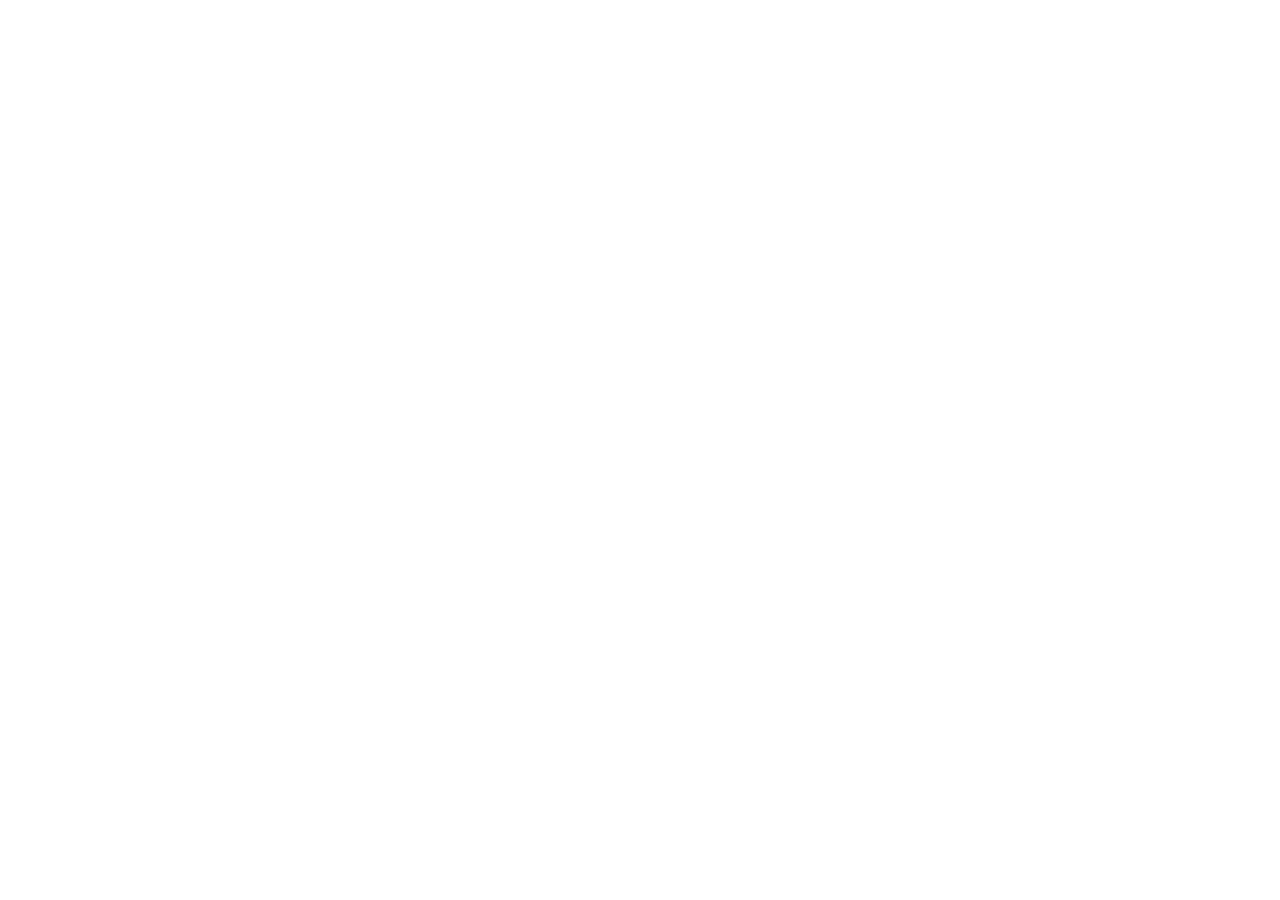
==== ai-triage.html @ 084e9939 "refactor(brand): hero 改「周全｜民眾版」+ 工具卡去 Pro 系列名 - hero 對齊 5/3 拍板：「給所有台灣人免費使用的法律工具」 - 5 工具卡 Pro 系列名清光：I" ====
<!DOCTYPE html>
<html lang="zh-TW">
<head>
<script defer src="https://static.cloudflareinsights.com/beacon.min.js" data-cf-beacon='{"token":"__CF_TOKEN_PEOPLE__"}'></script>
<script src="js/ga.js" defer></script>
<meta charset="UTF-8">
<link rel="icon" type="image/svg+xml" href="/favicon.svg">
<meta name="viewport" content="width=device-width, initial-scale=1.0">
<title>已搬遷 — 周全 AI</title>
<meta name="description" content="AI 初判已搬遷至周全 AI（ai.choulegal.com）。本頁將自動跳轉。">
<meta name="robots" content="noindex, nofollow">
<meta http-equiv="refresh" content="0; url=https://ai.choulegal.com/">
<link rel="canonical" href="https://ai.choulegal.com/">
<meta property="og:title" content="AI 初判 — 周全">
<meta property="og:description" content="說一次你的狀況，AI 幫你找方向。不含刑事。">
<meta property="og:type" content="website">
<meta property="og:locale" content="zh_TW">
<link rel="preconnect" href="https://fonts.googleapis.com" crossorigin>
<link rel="preconnect" href="https://fonts.gstatic.com" crossorigin>
<link href="https://fonts.googleapis.com/css2?family=Noto+Serif+TC:wght@300;400;500;600&family=Noto+Sans+TC:wght@300;400;500&family=JetBrains+Mono:wght@400;500&display=swap" rel="stylesheet">
<style>
  *,*::before,*::after { box-sizing: border-box; margin: 0; padding: 0; }
  html { scroll-behavior: smooth; }
  body {
    background: #06070B;
    color: rgba(255,255,255,0.92);
    font-family: 'Noto Sans TC', system-ui, sans-serif;
    font-size: 15px;
    line-height: 1.7;
    min-height: 100vh;
    -webkit-font-smoothing: antialiased;
    -moz-osx-font-smoothing: grayscale;
    text-rendering: optimizeLegibility;
    overflow-x: hidden;
  }
  *:focus-visible { outline: 2px solid rgba(255,255,255,0.5); outline-offset: 3px; border-radius: 4px; }
  a { color: inherit; text-decoration: none; }
  button { font: inherit; cursor: pointer; }

  /* ── Background mesh ── */
  .bg-mesh { position: fixed; inset: 0; z-index: -1; pointer-events: none; overflow: hidden; }
  .blob { position: absolute; border-radius: 50%; filter: blur(120px); opacity: 0.5; will-change: transform; }
  .blob-1 { top: -25vh; left: -10vw; width: 70vw; height: 70vw;
    background: radial-gradient(circle, rgba(251,146,60,0.5), rgba(251,146,60,0) 60%);
    animation: drift1 28s ease-in-out infinite; }
  .blob-2 { top: 30vh; right: -15vw; width: 65vw; height: 65vw;
    background: radial-gradient(circle, rgba(244,114,182,0.4), rgba(244,114,182,0) 60%);
    animation: drift2 32s ease-in-out infinite; }
  .blob-3 { bottom: -20vh; left: 25vw; width: 55vw; height: 55vw;
    background: radial-gradient(circle, rgba(217,119,6,0.45), rgba(217,119,6,0) 60%);
    animation: drift3 36s ease-in-out infinite; }
  @keyframes drift1 {0%,100%{transform:translate(0,0) scale(1)}50%{transform:translate(80px,-40px) scale(1.1)}}
  @keyframes drift2 {0%,100%{transform:translate(0,0) scale(1)}50%{transform:translate(-60px,60px) scale(1.05)}}
  @keyframes drift3 {0%,100%{transform:translate(0,0) scale(1)}50%{transform:translate(40px,-50px) scale(0.95)}}
  .bg-grid { position: fixed; inset: 0; z-index: -1; pointer-events: none;
    background-image: linear-gradient(rgba(255,255,255,0.06) 1px, transparent 1px),
      linear-gradient(90deg, rgba(255,255,255,0.06) 1px, transparent 1px);
    background-size: 80px 80px; opacity: 0.3;
    mask-image: radial-gradient(ellipse at center, rgba(0,0,0,0.85), transparent 80%);
    -webkit-mask-image: radial-gradient(ellipse at center, rgba(0,0,0,0.85), transparent 80%); }

  .container { max-width: 880px; margin: 0 auto; padding: 0 24px; }

  /* ── Nav ── */
  .nav { padding: 26px 0; display: flex; align-items: center; justify-content: space-between; }
  .nav-logo { font-family: 'Noto Serif TC', serif; font-size: 17px; font-weight: 500; letter-spacing: 0.04em; }
  .nav-logo span { margin-left: 10px; font-family: 'JetBrains Mono', monospace; font-size: 10px; letter-spacing: 0.26em; color: #fde68a; text-transform: uppercase; }
  .nav-back { font-family: 'JetBrains Mono', monospace; font-size: 11px; letter-spacing: 0.16em; color: rgba(255,255,255,0.5); text-transform: uppercase; }
  .nav-back:hover { color: rgba(255,255,255,0.92); }

  /* ── Hero ── */
  .hero { padding: 56px 0 32px; }
  .eyebrow {
    display: inline-flex; align-items: center; gap: 10px;
    padding: 6px 14px;
    border: 1px solid rgba(253,230,138,0.3);
    background: rgba(253,230,138,0.06);
    border-radius: 999px;
    font-family: 'JetBrains Mono', monospace;
    font-size: 10.5px; letter-spacing: 0.22em;
    color: #fde68a; text-transform: uppercase;
    margin-bottom: 24px;
  }
  .eyebrow::before { content: ''; width: 6px; height: 6px; border-radius: 50%; background: #fde68a; animation: pulse 2.4s ease-in-out infinite; }
  @keyframes pulse {0%,100%{opacity:0.4}50%{opacity:1}}
  .h1 { font-family: 'Noto Serif TC', serif; font-weight: 400; font-size: clamp(36px, 5.5vw, 64px); line-height: 1.1; letter-spacing: -0.01em; margin-bottom: 16px; }
  .h1 em { font-style: italic; font-weight: 300; background: linear-gradient(110deg, #fde68a, #fb923c, #f9a8d4); -webkit-background-clip: text; background-clip: text; color: transparent; }
  .lead { font-size: clamp(15px, 1.4vw, 17px); color: rgba(255,255,255,0.65); line-height: 1.85; max-width: 620px; }

  /* ── Disclaimer banner (上方紅框) ── */
  .disclaimer {
    margin: 28px 0 36px;
    padding: 18px 22px;
    border: 1px solid rgba(248,113,113,0.35);
    background: rgba(248,113,113,0.06);
    border-radius: 14px;
    display: flex; gap: 14px; align-items: flex-start;
  }
  .disclaimer-icon { font-size: 18px; line-height: 1.4; flex-shrink: 0; }
  .disclaimer-body { font-size: 13.5px; color: rgba(255,255,255,0.85); line-height: 1.75; }
  .disclaimer-body strong { color: #fca5a5; font-weight: 500; }

  /* ── Form section ── */
  .card {
    padding: 32px 30px;
    border: 1px solid rgba(255,255,255,0.1);
    background: rgba(255,255,255,0.025);
    backdrop-filter: blur(8px);
    border-radius: 18px;
    margin-bottom: 24px;
  }
  .label {
    font-family: 'JetBrains Mono', monospace;
    font-size: 11px; letter-spacing: 0.22em;
    color: rgba(255,255,255,0.5); text-transform: uppercase;
    margin-bottom: 14px; display: block;
  }
  .label-hint { font-family: 'Noto Sans TC', sans-serif; font-size: 12.5px; color: rgba(255,255,255,0.45); letter-spacing: 0; text-transform: none; margin-left: 10px; }

  /* ── Domain chips ── */
  .chips { display: flex; flex-wrap: wrap; gap: 8px; margin-bottom: 28px; }
  .chip {
    padding: 8px 16px;
    border: 1px solid rgba(255,255,255,0.15);
    background: rgba(255,255,255,0.02);
    border-radius: 999px;
    font-size: 13px;
    color: rgba(255,255,255,0.75);
    transition: all 0.2s;
    user-select: none;
  }
  .chip:hover { border-color: rgba(255,255,255,0.3); color: rgba(255,255,255,0.95); }
  .chip.is-active {
    border-color: #fde68a;
    background: rgba(253,230,138,0.12);
    color: #fef3c7;
  }
  .chip-disabled {
    opacity: 0.35;
    cursor: not-allowed;
    text-decoration: line-through;
  }
  .chip-disabled:hover { border-color: rgba(255,255,255,0.15); color: rgba(255,255,255,0.5); }

  /* ── Textarea ── */
  textarea.input {
    width: 100%;
    min-height: 200px;
    padding: 18px 20px;
    border: 1px solid rgba(255,255,255,0.12);
    background: rgba(0,0,0,0.25);
    border-radius: 12px;
    color: rgba(255,255,255,0.95);
    font-family: 'Noto Sans TC', sans-serif;
    font-size: 15px;
    line-height: 1.8;
    resize: vertical;
    transition: border-color 0.2s, background 0.2s;
  }
  textarea.input:focus {
    outline: none;
    border-color: rgba(253,230,138,0.5);
    background: rgba(0,0,0,0.35);
  }
  textarea.input::placeholder { color: rgba(255,255,255,0.32); }

  .helpers {
    margin-top: 10px;
    display: flex; justify-content: space-between; flex-wrap: wrap; gap: 10px;
    font-family: 'JetBrains Mono', monospace;
    font-size: 10.5px; letter-spacing: 0.16em;
    color: rgba(255,255,255,0.4); text-transform: uppercase;
  }

  /* ── Submit button ── */
  .submit-row { margin-top: 28px; display: flex; justify-content: space-between; align-items: center; flex-wrap: wrap; gap: 16px; }
  .btn-primary {
    display: inline-flex; align-items: center; gap: 10px;
    background: rgba(255,255,255,0.96);
    color: #06070B;
    font-weight: 500;
    font-size: 14px;
    padding: 13px 26px;
    border: none;
    border-radius: 999px;
    transition: transform 0.3s, background 0.2s;
  }
  .btn-primary:hover:not(:disabled) { background: #fde68a; transform: translateY(-2px); }
  .btn-primary:disabled { opacity: 0.45; cursor: not-allowed; }
  .submit-note { font-size: 12.5px; color: rgba(255,255,255,0.5); }

  /* ── Results ── */
  .results { margin-top: 40px; display: none; }
  .results.is-visible { display: block; }

  .result-status {
    margin-bottom: 24px;
    padding: 18px 22px;
    border-radius: 14px;
    border: 1px solid rgba(56,189,248,0.3);
    background: rgba(56,189,248,0.06);
    font-size: 13.5px;
    color: rgba(255,255,255,0.85);
    line-height: 1.75;
  }
  .result-status strong { color: #7dd3fc; font-weight: 500; }

  /* ── Section blocks ── */
  .block {
    margin-bottom: 18px;
    border: 1px solid rgba(255,255,255,0.1);
    background: rgba(255,255,255,0.02);
    border-radius: 14px;
    overflow: hidden;
  }
  .block-head {
    width: 100%;
    padding: 18px 22px;
    display: flex; justify-content: space-between; align-items: center;
    background: transparent;
    border: none;
    color: inherit;
    text-align: left;
  }
  .block-head:hover { background: rgba(255,255,255,0.025); }
  .block-title {
    font-family: 'Noto Serif TC', serif;
    font-weight: 500;
    font-size: 17px;
    color: rgba(255,255,255,0.95);
    display: flex; align-items: center; gap: 10px;
  }
  .block-title-icon { font-size: 18px; }
  .block-tag {
    font-family: 'JetBrains Mono', monospace;
    font-size: 9.5px; letter-spacing: 0.22em;
    padding: 3px 9px;
    border-radius: 999px;
    text-transform: uppercase;
    margin-left: 8px;
  }
  .tag-ai { background: rgba(167,139,250,0.15); color: #c4b5fd; border: 1px solid rgba(167,139,250,0.3); }
  .tag-source { background: rgba(52,211,153,0.12); color: #6ee7b7; border: 1px solid rgba(52,211,153,0.3); }
  .tag-compute { background: rgba(125,211,252,0.13); color: #7dd3fc; border: 1px solid rgba(125,211,252,0.35); }
  .tag-priority { background: rgba(248,113,113,0.15); color: #fca5a5; border: 1px solid rgba(248,113,113,0.35); }

  .chevron { color: rgba(255,255,255,0.4); transition: transform 0.3s; font-size: 14px; }
  .block.is-open .chevron { transform: rotate(180deg); }
  .block-body {
    padding: 0 22px 20px;
    display: none;
    color: rgba(255,255,255,0.78);
    line-height: 1.85;
    font-size: 14px;
  }
  .block.is-open .block-body { display: block; }
  .block-body p + p { margin-top: 10px; }
  .block-body ul { padding-left: 20px; margin: 8px 0; }
  .block-body li { margin-bottom: 6px; }
  .block-body .placeholder {
    color: rgba(255,255,255,0.4);
    font-style: italic;
    padding: 12px 16px;
    border-left: 2px solid rgba(255,255,255,0.15);
    background: rgba(255,255,255,0.02);
    border-radius: 0 8px 8px 0;
  }

  /* Force-open important sections */
  .block.priority-open { border-color: rgba(248,113,113,0.35); background: rgba(248,113,113,0.04); }

  /* ── Footer note ── */
  .foot {
    margin: 60px 0 50px;
    padding: 24px 0;
    border-top: 1px solid rgba(255,255,255,0.06);
    font-size: 12.5px;
    color: rgba(255,255,255,0.45);
    line-height: 1.85;
  }
  .foot strong { color: rgba(255,255,255,0.7); font-weight: 500; }

  @media (prefers-reduced-motion: reduce) {
    .blob { animation: none !important; }
  }

  /* AI-2 thumbs feedback */
  .feedback {
    margin-top: 32px;
    padding: 22px 26px;
    background: rgba(15, 23, 32, 0.55);
    border: 1px solid rgba(253, 230, 138, 0.18);
    border-radius: 14px;
    color: rgba(255,255,255,0.82);
  }
  .feedback-prompt {
    font-size: 16px;
    font-weight: 500;
    margin-bottom: 14px;
    color: rgba(253, 230, 138, 0.92);
    letter-spacing: 0.02em;
  }
  .feedback-actions { display: flex; gap: 12px; flex-wrap: wrap; }
  .feedback-btn {
    appearance: none;
    background: transparent;
    border: 1px solid rgba(255,255,255,0.18);
    color: rgba(255,255,255,0.85);
    padding: 10px 18px;
    border-radius: 10px;
    cursor: pointer;
    font: inherit;
    transition: background 120ms, border-color 120ms;
  }
  .feedback-btn:hover { background: rgba(255,255,255,0.06); }
  .feedback-btn.is-selected {
    background: rgba(253, 230, 138, 0.12);
    border-color: rgba(253, 230, 138, 0.55);
    color: rgba(253, 230, 138, 0.95);
  }
  .feedback-detail { margin-top: 16px; display: flex; flex-direction: column; gap: 10px; }
  .feedback-label { font-size: 13px; color: rgba(255,255,255,0.55); }
  .feedback-select, .feedback-comment {
    width: 100%; box-sizing: border-box;
    background: rgba(0,0,0,0.35);
    border: 1px solid rgba(255,255,255,0.14);
    color: rgba(255,255,255,0.92);
    padding: 10px 12px; border-radius: 8px; font: inherit;
  }
  .feedback-comment { min-height: 80px; resize: vertical; }
  .feedback-submit {
    align-self: flex-start;
    appearance: none;
    background: rgba(253, 230, 138, 0.18);
    border: 1px solid rgba(253, 230, 138, 0.55);
    color: rgba(253, 230, 138, 0.95);
    padding: 10px 22px; border-radius: 10px; cursor: pointer; font: inherit;
  }
  .feedback-submit:hover { background: rgba(253, 230, 138, 0.28); }
  .feedback-thanks {
    margin-top: 8px;
    color: rgba(253, 230, 138, 0.92);
    font-size: 14px;
  }
</style>
</head>
<body>

<div class="bg-mesh" aria-hidden="true">
  <div class="blob blob-1"></div>
  <div class="blob blob-2"></div>
  <div class="blob blob-3"></div>
</div>
<div class="bg-grid" aria-hidden="true"></div>

<div class="container">

  <header class="nav">
    <a href="/" class="nav-logo">周全</a>
    <a href="/" class="nav-back">← 回首頁</a>
  </header>

  <section class="hero">
    <div class="eyebrow">AI 初判 · BETA</div>
    <h1 class="h1">說一次你遇到的事，<em>我們幫你找方向。</em></h1>
    <p class="lead">
      把狀況用自己的話寫下來。AI 會去翻相關法條和法院判決，
      告訴你大概站在哪一邊、要保留什麼證據、有哪些時效不能錯過、可以找誰幫忙。
    </p>
  </section>

  <div class="disclaimer">
    <div class="disclaimer-icon">⚠️</div>
    <div class="disclaimer-body">
      <strong>這是 AI 初判，不是法律意見。</strong>
      AI 給你的是「方向」，不是「答案」。我們不會幫你下「對方一定犯罪」這種結論——
      正式的案件判讀，請找律師。也<strong>不處理刑事案件</strong>（誰可能犯罪、是否成立詐欺/傷害等），
      牽涉刑事請直接諮詢律師或撥打 165、110。
    </div>
  </div>

  <section class="card">
    <label class="label">Step 01 · 選擇案件領域 <span class="label-hint">可複選；不確定就直接寫，AI 會自己判斷</span></label>
    <div class="chips" id="chips" role="group" aria-label="案件領域">
      <button class="chip" data-domain="civil" type="button">民事糾紛</button>
      <button class="chip" data-domain="labor" type="button">勞動／勞基法</button>
      <button class="chip" data-domain="consumer" type="button">消費者保護</button>
      <button class="chip" data-domain="admin" type="button">行政／公務</button>
      <button class="chip" data-domain="tax" type="button">稅務</button>
      <button class="chip" data-domain="family" type="button">家事繼承</button>
      <button class="chip" data-domain="traffic" type="button">車禍交通</button>
      <button class="chip" data-domain="medical" type="button">醫療糾紛</button>
      <button class="chip chip-disabled" type="button" disabled aria-disabled="true" title="刑事不在 AI 初判範圍">刑事案件（不支援）</button>
    </div>

    <label class="label" for="story">Step 02 · 描述你的狀況 <span class="label-hint">越具體越好；時間、地點、人、發生什麼事、現在卡在哪</span></label>
    <textarea
      id="story"
      class="input"
      placeholder="例：我去年 11 月在 OO 公司上班，今年 3 月被資遣，公司只給我 2 個月薪水當資遣費，沒給特休沒休完的工資。我做了 3 年又 4 個月，平均工資 5 萬。請問這樣對嗎？我可以怎麼處理？"
      maxlength="3000"
    ></textarea>
    <div class="helpers">
      <span id="charCount">0 / 3000</span>
      <span>不會儲存・不會外傳・送出後即時銷毀</span>
    </div>

    <div class="submit-row">
      <button id="submitBtn" class="btn-primary" type="button" disabled>
        送出給 AI 初判 <span aria-hidden="true">→</span>
      </button>
      <span class="submit-note" id="submitNote">至少寫 30 字才能送出</span>
    </div>
  </section>

  <section class="results" id="results" aria-live="polite">

    <div class="result-status" id="resultStatus" hidden></div>

    <div class="block priority-open is-open" id="block-limitations">
      <button class="block-head" type="button" aria-expanded="true">
        <span class="block-title">
          <span class="block-title-icon">📌</span>
          關鍵時效警告
          <span class="block-tag tag-priority">最優先</span>
        </span>
        <span class="chevron">▾</span>
      </button>
      <div class="block-body" data-slot="body">
        <p class="placeholder">AI 會列出本案最可能涉及的時效，按剩下天數排序。</p>
      </div>
    </div>

    <div class="block compute-open is-open" id="block-computations" hidden>
      <button class="block-head" type="button" aria-expanded="true">
        <span class="block-title">
          <span class="block-title-icon">🧮</span>
          算到位的數字
          <span class="block-tag tag-compute">引擎計算 ‧ 非 AI 估算</span>
        </span>
        <span class="chevron">▾</span>
      </button>
      <div class="block-body" data-slot="body">
        <p class="placeholder">本案沒有可被計算引擎處理的具體數字。</p>
      </div>
    </div>

    <div class="block is-open" id="block-summary">
      <button class="block-head" type="button" aria-expanded="true">
        <span class="block-title">
          <span class="block-title-icon">🪞</span>
          你的狀況白話總結
          <span class="block-tag tag-ai">AI 初判</span>
        </span>
        <span class="chevron">▾</span>
      </button>
      <div class="block-body" data-slot="body">
        <p class="placeholder">AI 用自己的話把你寫的內容覆述一次。</p>
      </div>
    </div>

    <div class="block is-open" id="block-side">
      <button class="block-head" type="button" aria-expanded="true">
        <span class="block-title">
          <span class="block-title-icon">⚖️</span>
          你大概站在哪邊
          <span class="block-tag tag-ai">AI 初判</span>
        </span>
        <span class="chevron">▾</span>
      </button>
      <div class="block-body" data-slot="body">
        <p class="placeholder">不下定性、不講罪名，只給方向。</p>
      </div>
    </div>

    <div class="block" id="block-actions">
      <button class="block-head" type="button" aria-expanded="false">
        <span class="block-title">
          <span class="block-title-icon">🛠️</span>
          你可以做什麼
          <span class="block-tag tag-ai">AI 初判</span>
        </span>
        <span class="chevron">▾</span>
      </button>
      <div class="block-body" data-slot="body">
        <p class="placeholder">步驟化建議。</p>
      </div>
    </div>

    <div class="block" id="block-evidence">
      <button class="block-head" type="button" aria-expanded="false">
        <span class="block-title">
          <span class="block-title-icon">📂</span>
          你要保留什麼證據
          <span class="block-tag tag-ai">AI 初判</span>
        </span>
        <span class="chevron">▾</span>
      </button>
      <div class="block-body" data-slot="body">
        <p class="placeholder">checklist 形式。</p>
      </div>
    </div>

    <div class="block" id="block-agencies">
      <button class="block-head" type="button" aria-expanded="false">
        <span class="block-title">
          <span class="block-title-icon">🏛️</span>
          找誰幫忙
          <span class="block-tag tag-ai">AI 初判</span>
        </span>
        <span class="chevron">▾</span>
      </button>
      <div class="block-body" data-slot="body">
        <p class="placeholder">公部門資源 + 律師專長領域。</p>
      </div>
    </div>

    <div class="block" id="block-laws">
      <button class="block-head" type="button" aria-expanded="false">
        <span class="block-title">
          <span class="block-title-icon">📜</span>
          法條依據
          <span class="block-tag tag-source">官方原文</span>
        </span>
        <span class="chevron">▾</span>
      </button>
      <div class="block-body" data-slot="body">
        <p class="placeholder">原文照搬，附法源連結。</p>
      </div>
    </div>

    <div class="block" id="block-cases">
      <button class="block-head" type="button" aria-expanded="false">
        <span class="block-title">
          <span class="block-title-icon">🏛️</span>
          相關裁判
          <span class="block-tag tag-source">司法院字號</span>
        </span>
        <span class="chevron">▾</span>
      </button>
      <div class="block-body" data-slot="body">
        <p class="placeholder">司法院裁判書系統的字號 + 連結。</p>
      </div>
    </div>

    <div class="block" id="block-templates">
      <button class="block-head" type="button" aria-expanded="false">
        <span class="block-title">
          <span class="block-title-icon">📄</span>
          範本下載
          <span class="block-tag tag-ai">AI 初判</span>
        </span>
        <span class="chevron">▾</span>
      </button>
      <div class="block-body" data-slot="body">
        <p class="placeholder">存證信函、申訴書、調解聲請書等。</p>
      </div>
    </div>

    <div class="feedback" id="block-feedback" hidden>
      <div class="feedback-prompt">這份初判對你有幫助嗎？</div>
      <div class="feedback-actions">
        <button type="button" class="feedback-btn" data-rating="up" aria-label="有幫助">
          <span aria-hidden="true">👍</span> 有幫助
        </button>
        <button type="button" class="feedback-btn" data-rating="down" aria-label="不準確">
          <span aria-hidden="true">👎</span> 不準確
        </button>
      </div>
      <div class="feedback-detail" hidden>
        <label class="feedback-label" for="feedback-reason">主因（可選）</label>
        <select id="feedback-reason" class="feedback-select">
          <option value="">不指定</option>
          <option value="inaccurate">引用法條不對</option>
          <option value="irrelevant">沒答到我的問題</option>
          <option value="too_vague">太籠統不能用</option>
          <option value="other">其他</option>
        </select>
        <label class="feedback-label" for="feedback-comment">補充（500 字內，選填）</label>
        <textarea id="feedback-comment" class="feedback-comment" maxlength="500"
          placeholder="可寫具體哪裡有問題，例如『民法 §183 應該是 §184』。"></textarea>
        <button type="button" class="feedback-submit" id="feedback-submit">送出回饋</button>
      </div>
      <div class="feedback-thanks" hidden>感謝回饋！</div>
    </div>

  </section>

  <footer class="foot">
    <strong>關於 AI 初判：</strong>
    AI 只負責「找資料 + 對位 + 解釋」，所有引用的法條都是直接從全國法規資料庫撈的原文，
    所有引用的判決字號都會經過司法院裁判書系統驗證。如果你看到 AI 回傳找不到的字號或寫錯的條文，
    請截圖回報，這對我們是 P0 等級的錯誤。
  </footer>

</div>

<script>
  (function () {
    // ==== Config ============================================================
    // 後端在 fly.io（apps/workers/ai-triage）。本地開發可在網址加 ?api=http://localhost:8080
    const DEFAULT_API = 'https://choulegal-worker-ai-triage.fly.dev';
    const params = new URLSearchParams(location.search);
    const API = (params.get('api') || DEFAULT_API).replace(/\/+$/, '');
    const POLL_TIMEOUT_MS = 90_000;

    // ==== DOM ===============================================================
    const chipEls = document.querySelectorAll('.chip:not(.chip-disabled)');
    const story = document.getElementById('story');
    const charCount = document.getElementById('charCount');
    const submitBtn = document.getElementById('submitBtn');
    const submitNote = document.getElementById('submitNote');
    const results = document.getElementById('results');
    const status = document.getElementById('resultStatus');

    // ==== Chip & input ======================================================
    chipEls.forEach(function (chip) {
      chip.addEventListener('click', function () {
        if (submitBtn.dataset.busy === '1') return;
        chip.classList.toggle('is-active');
      });
    });

    function refreshSubmitState() {
      const len = story.value.trim().length;
      charCount.textContent = len + ' / 3000';
      const ok = len >= 30 && submitBtn.dataset.busy !== '1';
      submitBtn.disabled = !ok;
      if (submitBtn.dataset.busy !== '1') {
        submitNote.textContent = len >= 30 ? '送出後 AI 會處理 20~60 秒' : '至少寫 30 字才能送出';
      }
    }
    story.addEventListener('input', refreshSubmitState);
    refreshSubmitState();

    // ==== Block toggling ====================================================
    document.querySelectorAll('.block-head').forEach(function (head) {
      head.addEventListener('click', function () {
        const block = head.parentElement;
        const isOpen = block.classList.toggle('is-open');
        head.setAttribute('aria-expanded', String(isOpen));
      });
    });

    // ==== Helpers ===========================================================
    function el(tag, opts) {
      const e = document.createElement(tag);
      if (opts) {
        if (opts.cls) e.className = opts.cls;
        if (opts.text != null) e.textContent = opts.text;
        if (opts.html != null) e.innerHTML = opts.html;
        if (opts.href) e.href = opts.href;
        if (opts.target) e.target = opts.target;
        if (opts.rel) e.rel = opts.rel;
        if (opts.attrs) Object.keys(opts.attrs).forEach(function (k) { e.setAttribute(k, opts.attrs[k]); });
      }
      return e;
    }
    function escapeHtml(s) {
      return String(s).replace(/[&<>"']/g, function (c) {
        return { '&': '&amp;', '<': '&lt;', '>': '&gt;', '"': '&quot;', "'": '&#39;' }[c];
      });
    }
    function sanitizeUrl(u) {
      try {
        const url = new URL(u);
        if (url.protocol !== 'https:' && url.protocol !== 'http:') return null;
        return url.toString();
      } catch (e) { return null; }
    }
    function getSlot(id) {
      const block = document.getElementById(id);
      return block ? block.querySelector('[data-slot=body]') : null;
    }

    // ── 算到位的數字 ─ 周全 AI 核心差異化 UI ─────────────────────────
    function fmtTwd(n) {
      if (typeof n !== 'number' || !isFinite(n)) return '—';
      return 'NT$ ' + Math.round(n).toLocaleString('zh-TW');
    }
    function renderComputation(c) {
      const card = el('div', { cls: 'compute-card compute-' + c.kind });
      const head = el('div', { cls: 'compute-head' });
      const titleMap = {
        intestate_share: '法定繼承分配',
        severance: '資遣費 ＋ 預告期間',
        limitation: '時效倒數'
      };
      head.appendChild(el('div', { cls: 'compute-kind', text: titleMap[c.kind] || c.kind }));
      card.appendChild(head);

      const body = el('div', { cls: 'compute-body' });
      if (c.kind === 'intestate_share') renderIntestateShare(body, c.result);
      else if (c.kind === 'severance') renderSeverance(body, c.result);
      else if (c.kind === 'limitation') renderLimitation(body, c.result);
      else body.appendChild(el('pre', { cls: 'compute-raw', text: JSON.stringify(c.result, null, 2) }));
      card.appendChild(body);

      // 法源 chips
      const refs = Array.isArray(c.lawRefs) ? c.lawRefs : [];
      if (refs.length) {
        const foot = el('div', { cls: 'compute-laws' });
        foot.appendChild(el('span', { cls: 'compute-laws-label', text: '計算依據：' }));
        refs.forEach(function (lr) {
          const url = sanitizeUrl(lr.sourceUrl);
          const label = (lr.lawName || '') + ' §' + (lr.articleNo || '');
          if (url) {
            const a = el('a', { href: url, target: '_blank', rel: 'noopener noreferrer', text: label });
            a.className = 'compute-law-chip';
            foot.appendChild(a);
          } else {
            foot.appendChild(el('span', { cls: 'compute-law-chip', text: label }));
          }
        });
        card.appendChild(foot);
      }
      return card;
    }
    function renderIntestateShare(body, result) {
      if (result && result.warning) {
        body.appendChild(el('div', { cls: 'compute-warning', text: '⚠ ' + result.warning + (result.law ? '（' + result.law + '）' : '') }));
        return;
      }
      const heirs = (result && Array.isArray(result.heirs)) ? result.heirs : [];
      if (heirs.length === 0) {
        body.appendChild(el('div', { cls: 'compute-skipped', text: '無繼承人。' }));
        return;
      }
      const grid = el('div', { cls: 'compute-grid compute-grid-heirs' });
      heirs.forEach(function (h) {
        const cell = el('div', { cls: 'compute-cell' });
        cell.appendChild(el('div', { cls: 'compute-cell-label', text: h.label || h.role || '繼承人' }));
        cell.appendChild(el('div', { cls: 'compute-big', text: fmtTwd(h.amount) }));
        if (h.fraction) cell.appendChild(el('div', { cls: 'compute-cell-sub', text: '應繼分 ' + h.fraction }));
        if (h.forcedShare != null) cell.appendChild(el('div', { cls: 'compute-cell-sub', text: '特留分 ' + fmtTwd(h.forcedShare) }));
        grid.appendChild(cell);
      });
      body.appendChild(grid);
    }
    function renderSeverance(body, result) {
      const grid = el('div', { cls: 'compute-grid compute-grid-pair' });
      const sevCell = el('div', { cls: 'compute-cell compute-cell-primary' });
      sevCell.appendChild(el('div', { cls: 'compute-cell-label', text: '資遣費（' + (result.regime === 'new' ? '勞退新制' : '舊制') + '）' }));
      sevCell.appendChild(el('div', { cls: 'compute-big', text: fmtTwd(result.severanceTwd) }));
      grid.appendChild(sevCell);

      const noticeCell = el('div', { cls: 'compute-cell' });
      noticeCell.appendChild(el('div', { cls: 'compute-cell-label', text: '預告期間' }));
      noticeCell.appendChild(el('div', { cls: 'compute-big', text: (result.notice && result.notice.days != null) ? result.notice.days + ' 天' : '—' }));
      if (result.notice && result.notice.amount != null) {
        noticeCell.appendChild(el('div', { cls: 'compute-cell-sub', text: '工資折算 ' + fmtTwd(result.notice.amount) }));
      }
      if (result.notice && result.notice.label) {
        noticeCell.appendChild(el('div', { cls: 'compute-cell-sub', text: result.notice.label }));
      }
      grid.appendChild(noticeCell);
      body.appendChild(grid);
    }
    function renderLimitation(body, result) {
      const cell = el('div', { cls: 'compute-cell compute-cell-primary' });
      if (result.deadlineIso == null) {
        cell.appendChild(el('div', { cls: 'compute-cell-label', text: '時效類型' }));
        cell.appendChild(el('div', { cls: 'compute-medium', text: '需提供事件起算日才能算具體天數' }));
      } else if (result.expired) {
        cell.appendChild(el('div', { cls: 'compute-cell-label compute-danger', text: '已過時效' }));
        cell.appendChild(el('div', { cls: 'compute-big compute-danger', text: '逾期 ' + Math.abs(result.daysLeft) + ' 天' }));
        cell.appendChild(el('div', { cls: 'compute-cell-sub', text: '截止日 ' + result.deadlineIso }));
      } else {
        cell.appendChild(el('div', { cls: 'compute-cell-label', text: '剩餘天數' }));
        cell.appendChild(el('div', { cls: 'compute-big', text: result.daysLeft + ' 天' }));
        cell.appendChild(el('div', { cls: 'compute-cell-sub', text: '截止日 ' + result.deadlineIso }));
      }
      body.appendChild(cell);
    }
    function setStatus(kind, html) {
      if (!status) return;
      status.hidden = false;
      status.className = 'result-status status-' + kind;
      status.innerHTML = html;
    }

    function setBusy(busy) {
      submitBtn.dataset.busy = busy ? '1' : '0';
      submitBtn.disabled = busy || story.value.trim().length < 30;
      chipEls.forEach(function (chip) {
        if (busy) chip.setAttribute('aria-disabled', 'true');
        else chip.removeAttribute('aria-disabled');
      });
      story.readOnly = busy;
      if (busy) submitNote.textContent = '處理中…可能需要 20~60 秒';
      else refreshSubmitState();
    }

    // ==== Render ============================================================
    const SIDE_LABEL = {
      user_favored: '你比較有理',
      opponent_favored: '對方比較有理',
      shared_responsibility: '雙方都有責任',
      unclear: '尚不明朗',
    };
    const DOMAIN_LABEL = {
      civil: '民事', labor: '勞動', consumer: '消保', admin: '行政',
      tax: '稅務', family: '家事繼承', traffic: '車禍交通', medical: '醫療糾紛',
    };
    const SEVERITY_LABEL = { critical: '⚠️ 最優先', warning: '注意', info: '備註' };

    function renderRejected(payload) {
      results.classList.add('is-visible');
      hideAllBlocks();
      const reason = payload.reason || 'unsupported';
      const message = payload.message || '此問題無法以 AI 初判處理。';
      let extra = '';
      if (reason === 'criminal_only') {
        extra = '<div style="margin-top:10px;font-size:12.5px;opacity:0.7;">建議直接諮詢律師、撥打 110 / 165，或法律扶助基金會 (412-8518)。</div>';
      }
      setStatus('rejected',
        '<strong>AI 不處理這個問題。</strong> ' + escapeHtml(message) + extra);
      results.scrollIntoView({ behavior: 'smooth', block: 'start' });
    }

    function hideAllBlocks() {
      ['block-limitations','block-computations','block-summary','block-side','block-actions',
       'block-evidence','block-agencies','block-laws','block-cases','block-templates']
        .forEach(function (id) { const b = document.getElementById(id); if (b) b.hidden = true; });
    }
    function showBlock(id) {
      const b = document.getElementById(id);
      if (b) b.hidden = false;
    }

    function renderResult(r, meta) {
      results.classList.add('is-visible');
      hideAllBlocks();

      // Status bar
      let statusHtml = '<strong>AI 初判完成。</strong> 模型 ' + escapeHtml(meta.model || '') +
        '・耗時 ' + Math.round((meta.ms_total || 0) / 100) / 10 + 's';
      if (meta.verify_meta) {
        const v = meta.verify_meta;
        const blocked = (v.law_refs_rejected || 0) + (v.case_refs_rejected || 0);
        if (blocked > 0) {
          statusHtml += '・🛡️ 驗證系統擋下 ' + blocked + ' 筆 AI 試圖引用但無法驗證的條文／字號';
        }
      }
      setStatus('done', statusHtml);

      // 1. limitations
      const lims = Array.isArray(r.limitations) ? r.limitations : [];
      const limSlot = getSlot('block-limitations');
      if (limSlot) {
        if (lims.length === 0) {
          limSlot.innerHTML = '<p class="placeholder">本案 AI 未識別出明顯時效風險。仍建議諮詢律師確認。</p>';
        } else {
          limSlot.innerHTML = '';
          lims.forEach(function (lim) {
            const card = el('div', { cls: 'lim-card lim-' + (lim.severity || 'info') });
            card.appendChild(el('div', { cls: 'lim-name', text: lim.name || '' }));
            if (lim.severity) card.appendChild(el('div', { cls: 'lim-sev', text: SEVERITY_LABEL[lim.severity] || lim.severity }));
            if (lim.description) card.appendChild(el('div', { cls: 'lim-desc', text: lim.description }));
            if (lim.deadline_iso != null && lim.days_left != null) {
              const txt = (lim.days_left < 0 ? '已過期：' : '剩 ' + lim.days_left + ' 天，') + '截止日 ' + lim.deadline_iso;
              card.appendChild(el('div', { cls: 'lim-deadline', text: txt }));
            } else {
              card.appendChild(el('div', { cls: 'lim-deadline', text: '具體天數需起算日；可諮詢律師核算。' }));
            }
            limSlot.appendChild(card);
          });
        }
        showBlock('block-limitations');
      }

      // 1.5 computations — 周全 AI 的核心差異化：算到位的數字
      const comps = Array.isArray(r.computations) ? r.computations : [];
      const compSlot = getSlot('block-computations');
      if (compSlot) {
        const okComps = comps.filter(function (c) { return c && c.ok && c.result; });
        const failedCount = comps.filter(function (c) { return c && c.ok === false; }).length;
        if (okComps.length === 0 && failedCount === 0) {
          // 完全沒 computations → 整個 block 隱藏（沒有就不要佔版面）
          // hideAllBlocks 已預設隱藏，這裡不 showBlock 即可
        } else {
          compSlot.innerHTML = '';
          okComps.forEach(function (c) {
            compSlot.appendChild(renderComputation(c));
          });
          if (failedCount > 0) {
            compSlot.appendChild(el('div', {
              cls: 'compute-skipped',
              text: '⚠ 另有 ' + failedCount + ' 項計算因資訊不足跳過（如金額／日期未提供）。'
            }));
          }
          compSlot.appendChild(el('div', {
            cls: 'compute-footer',
            text: '✨ 周全的差異化：一般法律 AI 給文字答案，我們同時給「算到位的數字」並標明計算法源。'
          }));
          showBlock('block-computations');
        }
      }

      // 2. summary
      const sumSlot = getSlot('block-summary');
      if (sumSlot && r.summary) {
        sumSlot.innerHTML = '';
        sumSlot.appendChild(el('p', { text: r.summary }));
        const dd = Array.isArray(r.detected_domains) ? r.detected_domains : [];
        if (dd.length) {
          const tags = el('div', { cls: 'tag-row' });
          dd.forEach(function (d) {
            tags.appendChild(el('span', { cls: 'tiny-chip', text: DOMAIN_LABEL[d] || d }));
          });
          sumSlot.appendChild(tags);
        }
        showBlock('block-summary');
      }

      // 3. side
      const sideSlot = getSlot('block-side');
      if (sideSlot) {
        sideSlot.innerHTML = '';
        const sideLabel = SIDE_LABEL[r.side] || r.side || '尚不明朗';
        const conf = typeof r.side_confidence === 'number' ? Math.round(r.side_confidence * 100) : null;
        const head = el('div', { cls: 'side-head' });
        head.appendChild(el('span', { cls: 'side-pill side-' + (r.side || 'unclear'), text: sideLabel }));
        if (conf != null) head.appendChild(el('span', { cls: 'side-conf', text: 'AI 信心度 ' + conf + '%' }));
        sideSlot.appendChild(head);
        if (r.side_explanation) sideSlot.appendChild(el('p', { text: r.side_explanation }));
        showBlock('block-side');
      }

      // 4. actions
      const acts = Array.isArray(r.actions) ? r.actions : [];
      const actSlot = getSlot('block-actions');
      if (actSlot && acts.length) {
        actSlot.innerHTML = '';
        const ol = el('ol', { cls: 'action-list' });
        acts.forEach(function (a) {
          const li = el('li');
          li.appendChild(el('div', { cls: 'action-title', text: a.title || ('步驟 ' + a.step) }));
          if (a.description) li.appendChild(el('div', { cls: 'action-desc', text: a.description }));
          const meta = [];
          if (a.estimated_days_min != null) {
            meta.push('時間 ' + a.estimated_days_min + (a.estimated_days_max != null && a.estimated_days_max !== a.estimated_days_min ? '–' + a.estimated_days_max : '') + ' 天');
          }
          if (a.estimated_cost_min != null) {
            meta.push('費用 NT$ ' + a.estimated_cost_min + (a.estimated_cost_max != null && a.estimated_cost_max !== a.estimated_cost_min ? '–' + a.estimated_cost_max : ''));
          }
          if (a.success_rate_min != null) {
            const lo = Math.round(a.success_rate_min * 100);
            const hi = a.success_rate_max != null ? Math.round(a.success_rate_max * 100) : lo;
            meta.push('成功率 ' + lo + (hi !== lo ? '–' + hi : '') + '%');
          }
          if (meta.length) li.appendChild(el('div', { cls: 'action-meta', text: meta.join(' · ') }));
          ol.appendChild(li);
        });
        actSlot.appendChild(ol);
        showBlock('block-actions');
      }

      // 5. evidence
      const evs = Array.isArray(r.evidence) ? r.evidence : [];
      const evSlot = getSlot('block-evidence');
      if (evSlot && evs.length) {
        evSlot.innerHTML = '';
        const ul = el('ul', { cls: 'evidence-list' });
        evs.forEach(function (e) { ul.appendChild(el('li', { text: e })); });
        evSlot.appendChild(ul);
        showBlock('block-evidence');
      }

      // 6. agencies + lawyer specialties
      const ags = Array.isArray(r.agencies) ? r.agencies : [];
      const specs = Array.isArray(r.lawyer_specialties) ? r.lawyer_specialties : [];
      const agSlot = getSlot('block-agencies');
      if (agSlot && (ags.length || specs.length)) {
        agSlot.innerHTML = '';
        if (ags.length) {
          const ul = el('ul', { cls: 'agency-list' });
          ags.forEach(function (a) {
            const li = el('li');
            const name = el('div', { cls: 'agency-name', text: a.name || '' });
            const url = sanitizeUrl(a.url);
            if (url) {
              const link = el('a', { href: url, target: '_blank', rel: 'noopener noreferrer', text: '前往 →' });
              link.className = 'agency-link';
              name.appendChild(link);
            }
            li.appendChild(name);
            if (a.description) li.appendChild(el('div', { cls: 'agency-desc', text: a.description }));
            ul.appendChild(li);
          });
          agSlot.appendChild(ul);
        }
        if (specs.length) {
          const tags = el('div', { cls: 'tag-row' });
          tags.appendChild(el('span', { cls: 'tag-row-label', text: '建議律師專長：' }));
          specs.forEach(function (s) { tags.appendChild(el('span', { cls: 'tiny-chip', text: s })); });
          agSlot.appendChild(tags);
        }
        showBlock('block-agencies');
      }

      // 7. law_refs
      const laws = Array.isArray(r.law_refs) ? r.law_refs : [];
      const lawSlot = getSlot('block-laws');
      if (lawSlot && laws.length) {
        lawSlot.innerHTML = '';
        laws.forEach(function (l) {
          const card = el('div', { cls: 'law-card' });
          card.appendChild(el('div', { cls: 'law-head', text: (l.law_name || '') + ' 第 ' + (l.article_no || '') + ' 條' }));
          if (l.version_date) card.appendChild(el('div', { cls: 'law-version', text: '版本：' + l.version_date }));
          card.appendChild(el('blockquote', { cls: 'law-snippet', text: l.snippet || '' }));
          const url = sanitizeUrl(l.source_url);
          if (url) {
            const link = el('a', { href: url, target: '_blank', rel: 'noopener noreferrer', text: '查看法規庫原文 →' });
            link.className = 'law-link';
            card.appendChild(link);
          }
          lawSlot.appendChild(card);
        });
        showBlock('block-laws');
      }

      // 8. case_refs
      const cases = Array.isArray(r.case_refs) ? r.case_refs : [];
      const caseSlot = getSlot('block-cases');
      if (caseSlot && cases.length) {
        caseSlot.innerHTML = '';
        cases.forEach(function (c) {
          const card = el('div', { cls: 'case-card' });
          card.appendChild(el('div', { cls: 'case-head', text: (c.court || '') + '　' + (c.case_no_full || '') }));
          if (c.summary) card.appendChild(el('div', { cls: 'case-summary', text: c.summary }));
          const url = sanitizeUrl(c.full_text_url);
          if (url) {
            const link = el('a', { href: url, target: '_blank', rel: 'noopener noreferrer', text: '查看裁判書全文 →' });
            link.className = 'case-link';
            card.appendChild(link);
          }
          caseSlot.appendChild(card);
        });
        showBlock('block-cases');
      }

      // 9. templates
      const tmpls = Array.isArray(r.templates) ? r.templates : [];
      const tSlot = getSlot('block-templates');
      if (tSlot && tmpls.length) {
        tSlot.innerHTML = '';
        const ul = el('ul', { cls: 'tmpl-list' });
        tmpls.forEach(function (t) {
          const li = el('li');
          li.appendChild(el('div', { cls: 'tmpl-name', text: t.name || '' }));
          if (t.description) li.appendChild(el('div', { cls: 'tmpl-desc', text: t.description }));
          const url = sanitizeUrl(t.download_url);
          if (url) {
            const link = el('a', { href: url, target: '_blank', rel: 'noopener noreferrer', text: '下載 →' });
            link.className = 'tmpl-link';
            li.appendChild(link);
          }
          ul.appendChild(li);
        });
        tSlot.appendChild(ul);
        showBlock('block-templates');
      }

      // 10. feedback (thumbs up/down + telemetry)
      mountFeedback(meta && meta.triage_run_id);

      results.scrollIntoView({ behavior: 'smooth', block: 'start' });
    }

    function mountFeedback(triageRunId) {
      const fb = document.getElementById('block-feedback');
      if (!fb) return;
      // 沒 triage_run_id 就別開（meta 沒帶 / 後端沒寫到）
      if (!triageRunId) { fb.hidden = true; return; }
      fb.hidden = false;
      // reset state（同一頁多次送 AI 可重新開放）
      const detail = fb.querySelector('.feedback-detail');
      const thanks = fb.querySelector('.feedback-thanks');
      const actions = fb.querySelector('.feedback-actions');
      if (detail) detail.hidden = true;
      if (thanks) thanks.hidden = true;
      if (actions) actions.hidden = false;
      fb.dataset.triageRunId = triageRunId;
      fb.dataset.rating = '';
      fb.querySelectorAll('.feedback-btn').forEach(function (b) { b.classList.remove('is-selected'); });
      const reason = document.getElementById('feedback-reason');
      const comment = document.getElementById('feedback-comment');
      if (reason) reason.value = '';
      if (comment) comment.value = '';
    }

    document.addEventListener('click', function (ev) {
      const btn = ev.target.closest && ev.target.closest('.feedback-btn');
      if (!btn) return;
      const fb = document.getElementById('block-feedback');
      if (!fb || fb.hidden) return;
      const rating = btn.dataset.rating;
      if (rating !== 'up' && rating !== 'down') return;
      fb.dataset.rating = rating;
      fb.querySelectorAll('.feedback-btn').forEach(function (b) { b.classList.toggle('is-selected', b === btn); });
      // up：直接送（不問細節）；down：展開細節讓 user 補
      if (rating === 'up') {
        sendFeedback(fb, 'up', null, null);
      } else {
        const detail = fb.querySelector('.feedback-detail');
        if (detail) detail.hidden = false;
      }
    });

    document.addEventListener('click', function (ev) {
      if (ev.target && ev.target.id === 'feedback-submit') {
        const fb = document.getElementById('block-feedback');
        if (!fb) return;
        const reason = (document.getElementById('feedback-reason') || {}).value || null;
        const comment = ((document.getElementById('feedback-comment') || {}).value || '').trim();
        sendFeedback(fb, fb.dataset.rating || 'down', reason, comment || null);
      }
    });

    async function sendFeedback(fb, rating, reason, comment) {
      const triageRunId = fb.dataset.triageRunId;
      if (!triageRunId) return;
      try {
        const r = await fetch(API + '/triage/feedback', {
          method: 'POST',
          headers: { 'Content-Type': 'application/json' },
          body: JSON.stringify({ triage_run_id: triageRunId, rating: rating, reason: reason, comment: comment }),
        });
        // 不論成敗都顯示感謝，避免使用者重複點（後端 telemetry 失敗只 log）
        if (!r.ok) console.warn('[feedback] http', r.status);
      } catch (e) { console.warn('[feedback] failed', e); }
      const detail = fb.querySelector('.feedback-detail');
      const thanks = fb.querySelector('.feedback-thanks');
      const actions = fb.querySelector('.feedback-actions');
      if (detail) detail.hidden = true;
      if (actions) actions.hidden = true;
      if (thanks) thanks.hidden = false;
    }

    // ==== Submit + poll =====================================================
    async function submit() {
      const text = story.value.trim();
      if (text.length < 30) return;
      const domains = Array.from(document.querySelectorAll('.chip.is-active'))
        .map(function (c) { return c.dataset.domain; })
        .filter(Boolean);

      setBusy(true);
      results.classList.add('is-visible');
      hideAllBlocks();
      setStatus('progress', '<strong>送出中…</strong>');

      let res;
      try {
        res = await fetch(API + '/triage', {
          method: 'POST',
          headers: { 'Content-Type': 'application/json' },
          body: JSON.stringify({ story: text, domains: domains }),
        });
      } catch (e) {
        setBusy(false);
        setStatus('error', '<strong>連線失敗。</strong>請檢查網路或稍後再試。');
        return;
      }

      if (res.status === 429) {
        const j = await res.json().catch(function () { return {}; });
        setBusy(false);
        setStatus('error', '<strong>今日次數已用完。</strong>' + escapeHtml(j.message || '請明天再試。'));
        return;
      }
      if (!res.ok) {
        const j = await res.json().catch(function () { return {}; });
        setBusy(false);
        setStatus('error', '<strong>送出失敗。</strong>' + escapeHtml(j.message || j.error || ('HTTP ' + res.status)));
        return;
      }
      const enq = await res.json();
      const jobId = enq.job_id;
      const interval = enq.poll_interval_ms || 1500;

      setStatus('progress', '<strong>AI 處理中…</strong> 撈取相關法條與裁判，並對每筆字號做事實查核。');
      results.scrollIntoView({ behavior: 'smooth', block: 'start' });

      const startedAt = Date.now();
      while (Date.now() - startedAt < POLL_TIMEOUT_MS) {
        await new Promise(function (r) { setTimeout(r, interval); });
        let pr;
        try {
          pr = await fetch(API + '/triage/' + encodeURIComponent(jobId));
        } catch (e) { continue; }
        if (!pr.ok) continue;
        const j = await pr.json();
        if (j.status === 'done') {
          setBusy(false);
          const r = j.result || {};
          if (r.rejected) { renderRejected(r); return; }
          renderResult(r, {
            model: r._model,
            ms_total: r._ms_total,
            verify_meta: r._verify_meta,
            triage_run_id: r._triage_run_id,
          });
          return;
        }
        if (j.status === 'failed') {
          setBusy(false);
          setStatus('error', '<strong>AI 處理失敗。</strong>' + escapeHtml(j.error_message || '請稍後再試。'));
          return;
        }
        // queued / running → 繼續 poll
      }
      setBusy(false);
      setStatus('error', '<strong>等太久了。</strong>請稍後再試或重整頁面。');
    }

    submitBtn.addEventListener('click', submit);
  })();
</script>

<style>
  /* ── Result status colors ── */
  .result-status.status-progress { border-color: rgba(56,189,248,0.3); background: rgba(56,189,248,0.06); }
  .result-status.status-progress strong { color: #7dd3fc; }
  .result-status.status-done { border-color: rgba(52,211,153,0.3); background: rgba(52,211,153,0.06); }
  .result-status.status-done strong { color: #6ee7b7; }
  .result-status.status-error { border-color: rgba(248,113,113,0.35); background: rgba(248,113,113,0.06); }
  .result-status.status-error strong { color: #fca5a5; }
  .result-status.status-rejected { border-color: rgba(251,191,36,0.35); background: rgba(251,191,36,0.06); }
  .result-status.status-rejected strong { color: #fcd34d; }

  /* ── Computation cards（周全 AI 核心差異化：算到位的數字）── */
  .block.compute-open { border-color: rgba(125,211,252,0.35); background: rgba(125,211,252,0.04); }
  .compute-card {
    padding: 16px 18px;
    border: 1px solid rgba(125,211,252,0.28);
    background: linear-gradient(180deg, rgba(125,211,252,0.06) 0%, rgba(0,0,0,0.18) 100%);
    border-radius: 12px;
    margin-bottom: 14px;
  }
  .compute-head {
    display: flex; align-items: center; justify-content: space-between; gap: 10px;
    padding-bottom: 10px; margin-bottom: 12px;
    border-bottom: 1px dashed rgba(125,211,252,0.22);
  }
  .compute-kind {
    font-family: 'Noto Serif TC', serif; font-weight: 500; font-size: 15px;
    color: #bae6fd; letter-spacing: 0.04em;
  }
  .compute-body { padding: 4px 0 8px; }
  .compute-grid {
    display: grid; gap: 12px;
  }
  .compute-grid-heirs { grid-template-columns: repeat(auto-fit, minmax(180px, 1fr)); }
  .compute-grid-pair  { grid-template-columns: repeat(auto-fit, minmax(200px, 1fr)); }
  .compute-cell {
    padding: 14px 16px;
    background: rgba(0,0,0,0.28);
    border: 1px solid rgba(125,211,252,0.18);
    border-radius: 10px;
  }
  .compute-cell-primary {
    background: rgba(253,230,138,0.06);
    border-color: rgba(253,230,138,0.32);
  }
  .compute-cell-label {
    font-family: 'JetBrains Mono', monospace;
    font-size: 10.5px; letter-spacing: 0.18em; text-transform: uppercase;
    color: rgba(255,255,255,0.55);
    margin-bottom: 8px;
  }
  .compute-big {
    font-family: 'Noto Serif TC', serif; font-weight: 500;
    font-size: 28px; line-height: 1.15;
    color: #fde68a;
    letter-spacing: 0.02em;
    word-break: break-word;
  }
  .compute-medium {
    font-family: 'Noto Serif TC', serif;
    font-size: 15px; color: rgba(255,255,255,0.85);
    line-height: 1.5;
  }
  .compute-cell-sub {
    font-family: 'JetBrains Mono', monospace;
    font-size: 11.5px; color: rgba(255,255,255,0.55);
    margin-top: 6px;
  }
  .compute-danger { color: #fca5a5 !important; }
  .compute-cell-primary.compute-cell-primary .compute-danger { color: #fca5a5; }
  .compute-warning {
    padding: 10px 12px; border-radius: 8px;
    background: rgba(251,191,36,0.08); border: 1px solid rgba(251,191,36,0.3);
    color: #fcd34d; font-size: 13.5px;
  }
  .compute-skipped {
    margin-top: 10px;
    font-family: 'JetBrains Mono', monospace; font-size: 11.5px;
    color: rgba(255,255,255,0.5);
  }
  .compute-laws {
    display: flex; flex-wrap: wrap; gap: 6px; align-items: center;
    margin-top: 12px; padding-top: 10px;
    border-top: 1px dashed rgba(125,211,252,0.22);
  }
  .compute-laws-label {
    font-family: 'JetBrains Mono', monospace;
    font-size: 10.5px; letter-spacing: 0.18em; text-transform: uppercase;
    color: rgba(255,255,255,0.45);
    margin-right: 4px;
  }
  .compute-law-chip {
    padding: 3px 10px; border-radius: 999px;
    border: 1px solid rgba(125,211,252,0.3);
    background: rgba(125,211,252,0.05);
    font-family: 'Noto Serif TC', serif;
    font-size: 12px; color: #bae6fd; text-decoration: none;
  }
  a.compute-law-chip:hover { background: rgba(125,211,252,0.12); color: #e0f2fe; }
  .compute-footer {
    margin-top: 14px;
    padding: 10px 14px;
    background: rgba(125,211,252,0.05);
    border-left: 3px solid rgba(125,211,252,0.5);
    border-radius: 4px;
    font-size: 12.5px; color: rgba(186,230,253,0.85);
    line-height: 1.6;
  }
  .compute-raw {
    background: rgba(0,0,0,0.4); padding: 10px;
    font-family: 'JetBrains Mono', monospace; font-size: 11px;
    color: rgba(255,255,255,0.7);
    overflow-x: auto;
  }

  /* ── Limitation cards ── */
  .lim-card {
    padding: 14px 16px;
    border: 1px solid rgba(255,255,255,0.1);
    background: rgba(0,0,0,0.2);
    border-radius: 10px;
    margin-bottom: 10px;
  }
  .lim-card.lim-critical { border-color: rgba(248,113,113,0.4); background: rgba(248,113,113,0.06); }
  .lim-card.lim-warning  { border-color: rgba(251,191,36,0.35); background: rgba(251,191,36,0.05); }
  .lim-name { font-family: 'Noto Serif TC', serif; font-weight: 500; font-size: 15px; color: rgba(255,255,255,0.95); }
  .lim-sev { font-family: 'JetBrains Mono', monospace; font-size: 10.5px; letter-spacing: 0.18em; color: rgba(255,255,255,0.5); margin-top: 4px; }
  .lim-desc { font-size: 13.5px; color: rgba(255,255,255,0.75); margin-top: 6px; }
  .lim-deadline { font-family: 'JetBrains Mono', monospace; font-size: 12px; color: #fde68a; margin-top: 8px; }

  /* ── Side pill ── */
  .side-head { display: flex; align-items: center; gap: 14px; flex-wrap: wrap; margin-bottom: 12px; }
  .side-pill {
    padding: 6px 14px; border-radius: 999px;
    font-family: 'Noto Serif TC', serif; font-weight: 500; font-size: 14px;
  }
  .side-user_favored        { background: rgba(52,211,153,0.15); color: #6ee7b7; border: 1px solid rgba(52,211,153,0.4); }
  .side-opponent_favored    { background: rgba(248,113,113,0.15); color: #fca5a5; border: 1px solid rgba(248,113,113,0.4); }
  .side-shared_responsibility { background: rgba(251,191,36,0.15); color: #fcd34d; border: 1px solid rgba(251,191,36,0.4); }
  .side-unclear             { background: rgba(255,255,255,0.06); color: rgba(255,255,255,0.7); border: 1px solid rgba(255,255,255,0.2); }
  .side-conf { font-family: 'JetBrains Mono', monospace; font-size: 11px; letter-spacing: 0.16em; color: rgba(255,255,255,0.55); }

  /* ── Tag row & chips ── */
  .tag-row { display: flex; flex-wrap: wrap; gap: 6px; margin-top: 10px; align-items: center; }
  .tag-row-label { font-family: 'JetBrains Mono', monospace; font-size: 10.5px; letter-spacing: 0.18em; color: rgba(255,255,255,0.45); text-transform: uppercase; margin-right: 4px; }
  .tiny-chip { padding: 3px 10px; border-radius: 999px; border: 1px solid rgba(255,255,255,0.15); background: rgba(255,255,255,0.03); font-size: 11.5px; color: rgba(255,255,255,0.75); }

  /* ── Action list ── */
  .action-list { padding-left: 0; list-style: none; counter-reset: act; }
  .action-list li { counter-increment: act; padding: 14px 16px 14px 50px; position: relative; border-bottom: 1px dashed rgba(255,255,255,0.08); }
  .action-list li:last-child { border-bottom: none; }
  .action-list li::before {
    content: counter(act);
    position: absolute; left: 14px; top: 14px;
    width: 26px; height: 26px; border-radius: 50%;
    background: rgba(253,230,138,0.15); border: 1px solid rgba(253,230,138,0.4);
    color: #fde68a; font-family: 'JetBrains Mono', monospace; font-size: 12px;
    display: flex; align-items: center; justify-content: center;
  }
  .action-title { font-family: 'Noto Serif TC', serif; font-weight: 500; font-size: 15px; color: rgba(255,255,255,0.95); margin-bottom: 4px; }
  .action-desc { font-size: 13.5px; color: rgba(255,255,255,0.7); line-height: 1.7; }
  .action-meta { font-family: 'JetBrains Mono', monospace; font-size: 11px; letter-spacing: 0.1em; color: rgba(255,255,255,0.5); margin-top: 6px; }

  /* ── Evidence / Templates ── */
  .evidence-list, .agency-list, .tmpl-list { list-style: none; padding-left: 0; }
  .evidence-list li { padding: 8px 0 8px 22px; position: relative; border-bottom: 1px dashed rgba(255,255,255,0.06); font-size: 14px; }
  .evidence-list li:last-child { border-bottom: none; }
  .evidence-list li::before { content: '☐'; position: absolute; left: 0; color: rgba(253,230,138,0.6); }
  .agency-list li, .tmpl-list li { padding: 12px 0; border-bottom: 1px dashed rgba(255,255,255,0.06); }
  .agency-list li:last-child, .tmpl-list li:last-child { border-bottom: none; }
  .agency-name, .tmpl-name { font-family: 'Noto Serif TC', serif; font-weight: 500; font-size: 14.5px; color: rgba(255,255,255,0.95); display: flex; justify-content: space-between; gap: 10px; flex-wrap: wrap; }
  .agency-desc, .tmpl-desc { font-size: 13px; color: rgba(255,255,255,0.65); margin-top: 4px; }
  .agency-link, .tmpl-link, .law-link, .case-link {
    font-family: 'JetBrains Mono', monospace; font-size: 11px; letter-spacing: 0.12em;
    color: #7dd3fc; text-transform: uppercase;
  }
  .agency-link:hover, .tmpl-link:hover, .law-link:hover, .case-link:hover { color: #bae6fd; text-decoration: underline; }

  /* ── Law / Case cards ── */
  .law-card, .case-card {
    padding: 14px 16px;
    border: 1px solid rgba(52,211,153,0.2);
    background: rgba(52,211,153,0.04);
    border-radius: 10px;
    margin-bottom: 12px;
  }
  .law-head, .case-head { font-family: 'Noto Serif TC', serif; font-weight: 500; font-size: 15px; color: #bbf7d0; margin-bottom: 4px; }
  .law-version { font-family: 'JetBrains Mono', monospace; font-size: 10.5px; letter-spacing: 0.18em; color: rgba(255,255,255,0.45); margin-bottom: 8px; }
  .law-snippet {
    margin: 8px 0;
    padding: 12px 14px;
    border-left: 3px solid rgba(52,211,153,0.5);
    background: rgba(0,0,0,0.25);
    font-family: 'Noto Serif TC', serif;
    font-size: 14.5px;
    line-height: 1.85;
    color: rgba(255,255,255,0.92);
    white-space: pre-wrap;
  }
  .case-summary { font-size: 13.5px; color: rgba(255,255,255,0.75); margin: 6px 0 8px; line-height: 1.75; }

  [hidden] { display: none !important; }
</style>

</body>
</html>
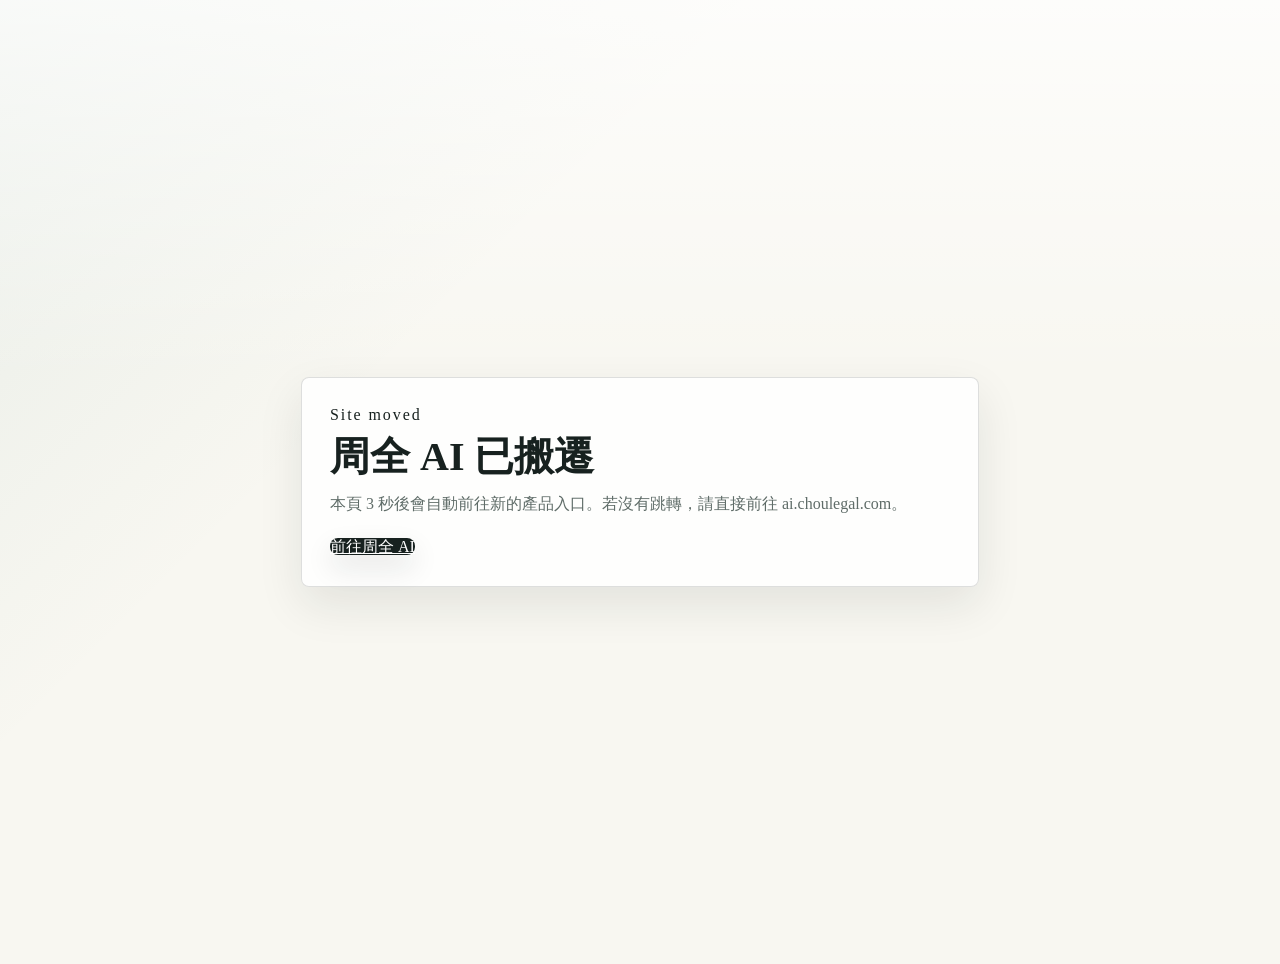
==== commit 23e5bdbd: "Apply executive UI polish to public pages" ====
--- a/ai-triage.html
+++ b/ai-triage.html
@@ -1,1427 +1,50 @@
 <!DOCTYPE html>
 <html lang="zh-TW">
 <head>
-<script defer src="https://static.cloudflareinsights.com/beacon.min.js" data-cf-beacon='{"token":"__CF_TOKEN_PEOPLE__"}'></script>
-<script src="js/ga.js" defer></script>
 <meta charset="UTF-8">
-<link rel="icon" type="image/svg+xml" href="/favicon.svg">
 <meta name="viewport" content="width=device-width, initial-scale=1.0">
-<title>已搬遷 — 周全 AI</title>
-<meta name="description" content="AI 初判已搬遷至周全 AI（ai.choulegal.com）。本頁將自動跳轉。">
+<title>周全 AI 已搬遷｜ChouLegal</title>
 <meta name="robots" content="noindex, nofollow">
-<meta http-equiv="refresh" content="0; url=https://ai.choulegal.com/">
 <link rel="canonical" href="https://ai.choulegal.com/">
-<meta property="og:title" content="AI 初判 — 周全">
-<meta property="og:description" content="說一次你的狀況，AI 幫你找方向。不含刑事。">
-<meta property="og:type" content="website">
-<meta property="og:locale" content="zh_TW">
-<link rel="preconnect" href="https://fonts.googleapis.com" crossorigin>
+<meta http-equiv="refresh" content="3; url=https://ai.choulegal.com/">
+<link rel="preconnect" href="https://fonts.googleapis.com">
 <link rel="preconnect" href="https://fonts.gstatic.com" crossorigin>
-<link href="https://fonts.googleapis.com/css2?family=Noto+Serif+TC:wght@300;400;500;600&family=Noto+Sans+TC:wght@300;400;500&family=JetBrains+Mono:wght@400;500&display=swap" rel="stylesheet">
+<link href="https://fonts.googleapis.com/css2?family=Noto+Serif+TC:wght@500;700&family=Noto+Sans+TC:wght@400;500;700&family=DM+Mono:wght@400;500&display=swap" rel="stylesheet">
+<link rel="stylesheet" href="/css/executive-polish.css">
 <style>
-  *,*::before,*::after { box-sizing: border-box; margin: 0; padding: 0; }
-  html { scroll-behavior: smooth; }
   body {
-    background: #06070B;
-    color: rgba(255,255,255,0.92);
-    font-family: 'Noto Sans TC', system-ui, sans-serif;
-    font-size: 15px;
-    line-height: 1.7;
     min-height: 100vh;
-    -webkit-font-smoothing: antialiased;
-    -moz-osx-font-smoothing: grayscale;
-    text-rendering: optimizeLegibility;
-    overflow-x: hidden;
-  }
-  *:focus-visible { outline: 2px solid rgba(255,255,255,0.5); outline-offset: 3px; border-radius: 4px; }
-  a { color: inherit; text-decoration: none; }
-  button { font: inherit; cursor: pointer; }
-
-  /* ── Background mesh ── */
-  .bg-mesh { position: fixed; inset: 0; z-index: -1; pointer-events: none; overflow: hidden; }
-  .blob { position: absolute; border-radius: 50%; filter: blur(120px); opacity: 0.5; will-change: transform; }
-  .blob-1 { top: -25vh; left: -10vw; width: 70vw; height: 70vw;
-    background: radial-gradient(circle, rgba(251,146,60,0.5), rgba(251,146,60,0) 60%);
-    animation: drift1 28s ease-in-out infinite; }
-  .blob-2 { top: 30vh; right: -15vw; width: 65vw; height: 65vw;
-    background: radial-gradient(circle, rgba(244,114,182,0.4), rgba(244,114,182,0) 60%);
-    animation: drift2 32s ease-in-out infinite; }
-  .blob-3 { bottom: -20vh; left: 25vw; width: 55vw; height: 55vw;
-    background: radial-gradient(circle, rgba(217,119,6,0.45), rgba(217,119,6,0) 60%);
-    animation: drift3 36s ease-in-out infinite; }
-  @keyframes drift1 {0%,100%{transform:translate(0,0) scale(1)}50%{transform:translate(80px,-40px) scale(1.1)}}
-  @keyframes drift2 {0%,100%{transform:translate(0,0) scale(1)}50%{transform:translate(-60px,60px) scale(1.05)}}
-  @keyframes drift3 {0%,100%{transform:translate(0,0) scale(1)}50%{transform:translate(40px,-50px) scale(0.95)}}
-  .bg-grid { position: fixed; inset: 0; z-index: -1; pointer-events: none;
-    background-image: linear-gradient(rgba(255,255,255,0.06) 1px, transparent 1px),
-      linear-gradient(90deg, rgba(255,255,255,0.06) 1px, transparent 1px);
-    background-size: 80px 80px; opacity: 0.3;
-    mask-image: radial-gradient(ellipse at center, rgba(0,0,0,0.85), transparent 80%);
-    -webkit-mask-image: radial-gradient(ellipse at center, rgba(0,0,0,0.85), transparent 80%); }
-
-  .container { max-width: 880px; margin: 0 auto; padding: 0 24px; }
-
-  /* ── Nav ── */
-  .nav { padding: 26px 0; display: flex; align-items: center; justify-content: space-between; }
-  .nav-logo { font-family: 'Noto Serif TC', serif; font-size: 17px; font-weight: 500; letter-spacing: 0.04em; }
-  .nav-logo span { margin-left: 10px; font-family: 'JetBrains Mono', monospace; font-size: 10px; letter-spacing: 0.26em; color: #fde68a; text-transform: uppercase; }
-  .nav-back { font-family: 'JetBrains Mono', monospace; font-size: 11px; letter-spacing: 0.16em; color: rgba(255,255,255,0.5); text-transform: uppercase; }
-  .nav-back:hover { color: rgba(255,255,255,0.92); }
-
-  /* ── Hero ── */
-  .hero { padding: 56px 0 32px; }
-  .eyebrow {
-    display: inline-flex; align-items: center; gap: 10px;
-    padding: 6px 14px;
-    border: 1px solid rgba(253,230,138,0.3);
-    background: rgba(253,230,138,0.06);
-    border-radius: 999px;
-    font-family: 'JetBrains Mono', monospace;
-    font-size: 10.5px; letter-spacing: 0.22em;
-    color: #fde68a; text-transform: uppercase;
-    margin-bottom: 24px;
-  }
-  .eyebrow::before { content: ''; width: 6px; height: 6px; border-radius: 50%; background: #fde68a; animation: pulse 2.4s ease-in-out infinite; }
-  @keyframes pulse {0%,100%{opacity:0.4}50%{opacity:1}}
-  .h1 { font-family: 'Noto Serif TC', serif; font-weight: 400; font-size: clamp(36px, 5.5vw, 64px); line-height: 1.1; letter-spacing: -0.01em; margin-bottom: 16px; }
-  .h1 em { font-style: italic; font-weight: 300; background: linear-gradient(110deg, #fde68a, #fb923c, #f9a8d4); -webkit-background-clip: text; background-clip: text; color: transparent; }
-  .lead { font-size: clamp(15px, 1.4vw, 17px); color: rgba(255,255,255,0.65); line-height: 1.85; max-width: 620px; }
-
-  /* ── Disclaimer banner (上方紅框) ── */
-  .disclaimer {
-    margin: 28px 0 36px;
-    padding: 18px 22px;
-    border: 1px solid rgba(248,113,113,0.35);
-    background: rgba(248,113,113,0.06);
-    border-radius: 14px;
-    display: flex; gap: 14px; align-items: flex-start;
-  }
-  .disclaimer-icon { font-size: 18px; line-height: 1.4; flex-shrink: 0; }
-  .disclaimer-body { font-size: 13.5px; color: rgba(255,255,255,0.85); line-height: 1.75; }
-  .disclaimer-body strong { color: #fca5a5; font-weight: 500; }
-
-  /* ── Form section ── */
-  .card {
-    padding: 32px 30px;
-    border: 1px solid rgba(255,255,255,0.1);
-    background: rgba(255,255,255,0.025);
-    backdrop-filter: blur(8px);
-    border-radius: 18px;
-    margin-bottom: 24px;
-  }
-  .label {
-    font-family: 'JetBrains Mono', monospace;
-    font-size: 11px; letter-spacing: 0.22em;
-    color: rgba(255,255,255,0.5); text-transform: uppercase;
-    margin-bottom: 14px; display: block;
-  }
-  .label-hint { font-family: 'Noto Sans TC', sans-serif; font-size: 12.5px; color: rgba(255,255,255,0.45); letter-spacing: 0; text-transform: none; margin-left: 10px; }
-
-  /* ── Domain chips ── */
-  .chips { display: flex; flex-wrap: wrap; gap: 8px; margin-bottom: 28px; }
-  .chip {
-    padding: 8px 16px;
-    border: 1px solid rgba(255,255,255,0.15);
-    background: rgba(255,255,255,0.02);
-    border-radius: 999px;
-    font-size: 13px;
-    color: rgba(255,255,255,0.75);
-    transition: all 0.2s;
-    user-select: none;
-  }
-  .chip:hover { border-color: rgba(255,255,255,0.3); color: rgba(255,255,255,0.95); }
-  .chip.is-active {
-    border-color: #fde68a;
-    background: rgba(253,230,138,0.12);
-    color: #fef3c7;
-  }
-  .chip-disabled {
-    opacity: 0.35;
-    cursor: not-allowed;
-    text-decoration: line-through;
-  }
-  .chip-disabled:hover { border-color: rgba(255,255,255,0.15); color: rgba(255,255,255,0.5); }
-
-  /* ── Textarea ── */
-  textarea.input {
-    width: 100%;
-    min-height: 200px;
-    padding: 18px 20px;
-    border: 1px solid rgba(255,255,255,0.12);
-    background: rgba(0,0,0,0.25);
-    border-radius: 12px;
-    color: rgba(255,255,255,0.95);
-    font-family: 'Noto Sans TC', sans-serif;
-    font-size: 15px;
-    line-height: 1.8;
-    resize: vertical;
-    transition: border-color 0.2s, background 0.2s;
-  }
-  textarea.input:focus {
-    outline: none;
-    border-color: rgba(253,230,138,0.5);
-    background: rgba(0,0,0,0.35);
-  }
-  textarea.input::placeholder { color: rgba(255,255,255,0.32); }
-
-  .helpers {
-    margin-top: 10px;
-    display: flex; justify-content: space-between; flex-wrap: wrap; gap: 10px;
-    font-family: 'JetBrains Mono', monospace;
-    font-size: 10.5px; letter-spacing: 0.16em;
-    color: rgba(255,255,255,0.4); text-transform: uppercase;
+    display: grid;
+    place-items: center;
+    padding: 24px;
   }
 
-  /* ── Submit button ── */
-  .submit-row { margin-top: 28px; display: flex; justify-content: space-between; align-items: center; flex-wrap: wrap; gap: 16px; }
-  .btn-primary {
-    display: inline-flex; align-items: center; gap: 10px;
-    background: rgba(255,255,255,0.96);
-    color: #06070B;
-    font-weight: 500;
-    font-size: 14px;
-    padding: 13px 26px;
-    border: none;
-    border-radius: 999px;
-    transition: transform 0.3s, background 0.2s;
-  }
-  .btn-primary:hover:not(:disabled) { background: #fde68a; transform: translateY(-2px); }
-  .btn-primary:disabled { opacity: 0.45; cursor: not-allowed; }
-  .submit-note { font-size: 12.5px; color: rgba(255,255,255,0.5); }
-
-  /* ── Results ── */
-  .results { margin-top: 40px; display: none; }
-  .results.is-visible { display: block; }
-
-  .result-status {
-    margin-bottom: 24px;
-    padding: 18px 22px;
-    border-radius: 14px;
-    border: 1px solid rgba(56,189,248,0.3);
-    background: rgba(56,189,248,0.06);
-    font-size: 13.5px;
-    color: rgba(255,255,255,0.85);
-    line-height: 1.75;
-  }
-  .result-status strong { color: #7dd3fc; font-weight: 500; }
-
-  /* ── Section blocks ── */
-  .block {
-    margin-bottom: 18px;
-    border: 1px solid rgba(255,255,255,0.1);
-    background: rgba(255,255,255,0.02);
-    border-radius: 14px;
-    overflow: hidden;
-  }
-  .block-head {
-    width: 100%;
-    padding: 18px 22px;
-    display: flex; justify-content: space-between; align-items: center;
-    background: transparent;
-    border: none;
-    color: inherit;
-    text-align: left;
-  }
-  .block-head:hover { background: rgba(255,255,255,0.025); }
-  .block-title {
-    font-family: 'Noto Serif TC', serif;
-    font-weight: 500;
-    font-size: 17px;
-    color: rgba(255,255,255,0.95);
-    display: flex; align-items: center; gap: 10px;
-  }
-  .block-title-icon { font-size: 18px; }
-  .block-tag {
-    font-family: 'JetBrains Mono', monospace;
-    font-size: 9.5px; letter-spacing: 0.22em;
-    padding: 3px 9px;
-    border-radius: 999px;
-    text-transform: uppercase;
-    margin-left: 8px;
-  }
-  .tag-ai { background: rgba(167,139,250,0.15); color: #c4b5fd; border: 1px solid rgba(167,139,250,0.3); }
-  .tag-source { background: rgba(52,211,153,0.12); color: #6ee7b7; border: 1px solid rgba(52,211,153,0.3); }
-  .tag-compute { background: rgba(125,211,252,0.13); color: #7dd3fc; border: 1px solid rgba(125,211,252,0.35); }
-  .tag-priority { background: rgba(248,113,113,0.15); color: #fca5a5; border: 1px solid rgba(248,113,113,0.35); }
-
-  .chevron { color: rgba(255,255,255,0.4); transition: transform 0.3s; font-size: 14px; }
-  .block.is-open .chevron { transform: rotate(180deg); }
-  .block-body {
-    padding: 0 22px 20px;
-    display: none;
-    color: rgba(255,255,255,0.78);
-    line-height: 1.85;
-    font-size: 14px;
-  }
-  .block.is-open .block-body { display: block; }
-  .block-body p + p { margin-top: 10px; }
-  .block-body ul { padding-left: 20px; margin: 8px 0; }
-  .block-body li { margin-bottom: 6px; }
-  .block-body .placeholder {
-    color: rgba(255,255,255,0.4);
-    font-style: italic;
-    padding: 12px 16px;
-    border-left: 2px solid rgba(255,255,255,0.15);
-    background: rgba(255,255,255,0.02);
-    border-radius: 0 8px 8px 0;
+  .moved-card {
+    width: min(100%, 620px);
+    padding: 28px;
+    border: 1px solid var(--people-line);
+    border-radius: var(--people-radius);
+    background: rgba(255, 255, 255, 0.82);
+    box-shadow: var(--people-shadow);
   }
 
-  /* Force-open important sections */
-  .block.priority-open { border-color: rgba(248,113,113,0.35); background: rgba(248,113,113,0.04); }
-
-  /* ── Footer note ── */
-  .foot {
-    margin: 60px 0 50px;
-    padding: 24px 0;
-    border-top: 1px solid rgba(255,255,255,0.06);
-    font-size: 12.5px;
-    color: rgba(255,255,255,0.45);
-    line-height: 1.85;
-  }
-  .foot strong { color: rgba(255,255,255,0.7); font-weight: 500; }
-
-  @media (prefers-reduced-motion: reduce) {
-    .blob { animation: none !important; }
+  .moved-card h1 {
+    margin: 12px 0 14px;
+    font-size: 2.5rem;
   }
 
-  /* AI-2 thumbs feedback */
-  .feedback {
-    margin-top: 32px;
-    padding: 22px 26px;
-    background: rgba(15, 23, 32, 0.55);
-    border: 1px solid rgba(253, 230, 138, 0.18);
-    border-radius: 14px;
-    color: rgba(255,255,255,0.82);
-  }
-  .feedback-prompt {
-    font-size: 16px;
-    font-weight: 500;
-    margin-bottom: 14px;
-    color: rgba(253, 230, 138, 0.92);
-    letter-spacing: 0.02em;
-  }
-  .feedback-actions { display: flex; gap: 12px; flex-wrap: wrap; }
-  .feedback-btn {
-    appearance: none;
-    background: transparent;
-    border: 1px solid rgba(255,255,255,0.18);
-    color: rgba(255,255,255,0.85);
-    padding: 10px 18px;
-    border-radius: 10px;
-    cursor: pointer;
-    font: inherit;
-    transition: background 120ms, border-color 120ms;
-  }
-  .feedback-btn:hover { background: rgba(255,255,255,0.06); }
-  .feedback-btn.is-selected {
-    background: rgba(253, 230, 138, 0.12);
-    border-color: rgba(253, 230, 138, 0.55);
-    color: rgba(253, 230, 138, 0.95);
-  }
-  .feedback-detail { margin-top: 16px; display: flex; flex-direction: column; gap: 10px; }
-  .feedback-label { font-size: 13px; color: rgba(255,255,255,0.55); }
-  .feedback-select, .feedback-comment {
-    width: 100%; box-sizing: border-box;
-    background: rgba(0,0,0,0.35);
-    border: 1px solid rgba(255,255,255,0.14);
-    color: rgba(255,255,255,0.92);
-    padding: 10px 12px; border-radius: 8px; font: inherit;
-  }
-  .feedback-comment { min-height: 80px; resize: vertical; }
-  .feedback-submit {
-    align-self: flex-start;
-    appearance: none;
-    background: rgba(253, 230, 138, 0.18);
-    border: 1px solid rgba(253, 230, 138, 0.55);
-    color: rgba(253, 230, 138, 0.95);
-    padding: 10px 22px; border-radius: 10px; cursor: pointer; font: inherit;
-  }
-  .feedback-submit:hover { background: rgba(253, 230, 138, 0.28); }
-  .feedback-thanks {
-    margin-top: 8px;
-    color: rgba(253, 230, 138, 0.92);
-    font-size: 14px;
+  .moved-card p {
+    color: var(--people-muted);
+    margin-bottom: 22px;
   }
 </style>
 </head>
 <body>
-
-<div class="bg-mesh" aria-hidden="true">
-  <div class="blob blob-1"></div>
-  <div class="blob blob-2"></div>
-  <div class="blob blob-3"></div>
-</div>
-<div class="bg-grid" aria-hidden="true"></div>
-
-<div class="container">
-
-  <header class="nav">
-    <a href="/" class="nav-logo">周全</a>
-    <a href="/" class="nav-back">← 回首頁</a>
-  </header>
-
-  <section class="hero">
-    <div class="eyebrow">AI 初判 · BETA</div>
-    <h1 class="h1">說一次你遇到的事，<em>我們幫你找方向。</em></h1>
-    <p class="lead">
-      把狀況用自己的話寫下來。AI 會去翻相關法條和法院判決，
-      告訴你大概站在哪一邊、要保留什麼證據、有哪些時效不能錯過、可以找誰幫忙。
-    </p>
-  </section>
-
-  <div class="disclaimer">
-    <div class="disclaimer-icon">⚠️</div>
-    <div class="disclaimer-body">
-      <strong>這是 AI 初判，不是法律意見。</strong>
-      AI 給你的是「方向」，不是「答案」。我們不會幫你下「對方一定犯罪」這種結論——
-      正式的案件判讀，請找律師。也<strong>不處理刑事案件</strong>（誰可能犯罪、是否成立詐欺/傷害等），
-      牽涉刑事請直接諮詢律師或撥打 165、110。
-    </div>
-  </div>
-
-  <section class="card">
-    <label class="label">Step 01 · 選擇案件領域 <span class="label-hint">可複選；不確定就直接寫，AI 會自己判斷</span></label>
-    <div class="chips" id="chips" role="group" aria-label="案件領域">
-      <button class="chip" data-domain="civil" type="button">民事糾紛</button>
-      <button class="chip" data-domain="labor" type="button">勞動／勞基法</button>
-      <button class="chip" data-domain="consumer" type="button">消費者保護</button>
-      <button class="chip" data-domain="admin" type="button">行政／公務</button>
-      <button class="chip" data-domain="tax" type="button">稅務</button>
-      <button class="chip" data-domain="family" type="button">家事繼承</button>
-      <button class="chip" data-domain="traffic" type="button">車禍交通</button>
-      <button class="chip" data-domain="medical" type="button">醫療糾紛</button>
-      <button class="chip chip-disabled" type="button" disabled aria-disabled="true" title="刑事不在 AI 初判範圍">刑事案件（不支援）</button>
-    </div>
-
-    <label class="label" for="story">Step 02 · 描述你的狀況 <span class="label-hint">越具體越好；時間、地點、人、發生什麼事、現在卡在哪</span></label>
-    <textarea
-      id="story"
-      class="input"
-      placeholder="例：我去年 11 月在 OO 公司上班，今年 3 月被資遣，公司只給我 2 個月薪水當資遣費，沒給特休沒休完的工資。我做了 3 年又 4 個月，平均工資 5 萬。請問這樣對嗎？我可以怎麼處理？"
-      maxlength="3000"
-    ></textarea>
-    <div class="helpers">
-      <span id="charCount">0 / 3000</span>
-      <span>不會儲存・不會外傳・送出後即時銷毀</span>
-    </div>
-
-    <div class="submit-row">
-      <button id="submitBtn" class="btn-primary" type="button" disabled>
-        送出給 AI 初判 <span aria-hidden="true">→</span>
-      </button>
-      <span class="submit-note" id="submitNote">至少寫 30 字才能送出</span>
-    </div>
-  </section>
-
-  <section class="results" id="results" aria-live="polite">
-
-    <div class="result-status" id="resultStatus" hidden></div>
-
-    <div class="block priority-open is-open" id="block-limitations">
-      <button class="block-head" type="button" aria-expanded="true">
-        <span class="block-title">
-          <span class="block-title-icon">📌</span>
-          關鍵時效警告
-          <span class="block-tag tag-priority">最優先</span>
-        </span>
-        <span class="chevron">▾</span>
-      </button>
-      <div class="block-body" data-slot="body">
-        <p class="placeholder">AI 會列出本案最可能涉及的時效，按剩下天數排序。</p>
-      </div>
-    </div>
-
-    <div class="block compute-open is-open" id="block-computations" hidden>
-      <button class="block-head" type="button" aria-expanded="true">
-        <span class="block-title">
-          <span class="block-title-icon">🧮</span>
-          算到位的數字
-          <span class="block-tag tag-compute">引擎計算 ‧ 非 AI 估算</span>
-        </span>
-        <span class="chevron">▾</span>
-      </button>
-      <div class="block-body" data-slot="body">
-        <p class="placeholder">本案沒有可被計算引擎處理的具體數字。</p>
-      </div>
-    </div>
-
-    <div class="block is-open" id="block-summary">
-      <button class="block-head" type="button" aria-expanded="true">
-        <span class="block-title">
-          <span class="block-title-icon">🪞</span>
-          你的狀況白話總結
-          <span class="block-tag tag-ai">AI 初判</span>
-        </span>
-        <span class="chevron">▾</span>
-      </button>
-      <div class="block-body" data-slot="body">
-        <p class="placeholder">AI 用自己的話把你寫的內容覆述一次。</p>
-      </div>
-    </div>
-
-    <div class="block is-open" id="block-side">
-      <button class="block-head" type="button" aria-expanded="true">
-        <span class="block-title">
-          <span class="block-title-icon">⚖️</span>
-          你大概站在哪邊
-          <span class="block-tag tag-ai">AI 初判</span>
-        </span>
-        <span class="chevron">▾</span>
-      </button>
-      <div class="block-body" data-slot="body">
-        <p class="placeholder">不下定性、不講罪名，只給方向。</p>
-      </div>
-    </div>
-
-    <div class="block" id="block-actions">
-      <button class="block-head" type="button" aria-expanded="false">
-        <span class="block-title">
-          <span class="block-title-icon">🛠️</span>
-          你可以做什麼
-          <span class="block-tag tag-ai">AI 初判</span>
-        </span>
-        <span class="chevron">▾</span>
-      </button>
-      <div class="block-body" data-slot="body">
-        <p class="placeholder">步驟化建議。</p>
-      </div>
-    </div>
-
-    <div class="block" id="block-evidence">
-      <button class="block-head" type="button" aria-expanded="false">
-        <span class="block-title">
-          <span class="block-title-icon">📂</span>
-          你要保留什麼證據
-          <span class="block-tag tag-ai">AI 初判</span>
-        </span>
-        <span class="chevron">▾</span>
-      </button>
-      <div class="block-body" data-slot="body">
-        <p class="placeholder">checklist 形式。</p>
-      </div>
-    </div>
-
-    <div class="block" id="block-agencies">
-      <button class="block-head" type="button" aria-expanded="false">
-        <span class="block-title">
-          <span class="block-title-icon">🏛️</span>
-          找誰幫忙
-          <span class="block-tag tag-ai">AI 初判</span>
-        </span>
-        <span class="chevron">▾</span>
-      </button>
-      <div class="block-body" data-slot="body">
-        <p class="placeholder">公部門資源 + 律師專長領域。</p>
-      </div>
-    </div>
-
-    <div class="block" id="block-laws">
-      <button class="block-head" type="button" aria-expanded="false">
-        <span class="block-title">
-          <span class="block-title-icon">📜</span>
-          法條依據
-          <span class="block-tag tag-source">官方原文</span>
-        </span>
-        <span class="chevron">▾</span>
-      </button>
-      <div class="block-body" data-slot="body">
-        <p class="placeholder">原文照搬，附法源連結。</p>
-      </div>
-    </div>
-
-    <div class="block" id="block-cases">
-      <button class="block-head" type="button" aria-expanded="false">
-        <span class="block-title">
-          <span class="block-title-icon">🏛️</span>
-          相關裁判
-          <span class="block-tag tag-source">司法院字號</span>
-        </span>
-        <span class="chevron">▾</span>
-      </button>
-      <div class="block-body" data-slot="body">
-        <p class="placeholder">司法院裁判書系統的字號 + 連結。</p>
-      </div>
-    </div>
-
-    <div class="block" id="block-templates">
-      <button class="block-head" type="button" aria-expanded="false">
-        <span class="block-title">
-          <span class="block-title-icon">📄</span>
-          範本下載
-          <span class="block-tag tag-ai">AI 初判</span>
-        </span>
-        <span class="chevron">▾</span>
-      </button>
-      <div class="block-body" data-slot="body">
-        <p class="placeholder">存證信函、申訴書、調解聲請書等。</p>
-      </div>
-    </div>
-
-    <div class="feedback" id="block-feedback" hidden>
-      <div class="feedback-prompt">這份初判對你有幫助嗎？</div>
-      <div class="feedback-actions">
-        <button type="button" class="feedback-btn" data-rating="up" aria-label="有幫助">
-          <span aria-hidden="true">👍</span> 有幫助
-        </button>
-        <button type="button" class="feedback-btn" data-rating="down" aria-label="不準確">
-          <span aria-hidden="true">👎</span> 不準確
-        </button>
-      </div>
-      <div class="feedback-detail" hidden>
-        <label class="feedback-label" for="feedback-reason">主因（可選）</label>
-        <select id="feedback-reason" class="feedback-select">
-          <option value="">不指定</option>
-          <option value="inaccurate">引用法條不對</option>
-          <option value="irrelevant">沒答到我的問題</option>
-          <option value="too_vague">太籠統不能用</option>
-          <option value="other">其他</option>
-        </select>
-        <label class="feedback-label" for="feedback-comment">補充（500 字內，選填）</label>
-        <textarea id="feedback-comment" class="feedback-comment" maxlength="500"
-          placeholder="可寫具體哪裡有問題，例如『民法 §183 應該是 §184』。"></textarea>
-        <button type="button" class="feedback-submit" id="feedback-submit">送出回饋</button>
-      </div>
-      <div class="feedback-thanks" hidden>感謝回饋！</div>
-    </div>
-
-  </section>
-
-  <footer class="foot">
-    <strong>關於 AI 初判：</strong>
-    AI 只負責「找資料 + 對位 + 解釋」，所有引用的法條都是直接從全國法規資料庫撈的原文，
-    所有引用的判決字號都會經過司法院裁判書系統驗證。如果你看到 AI 回傳找不到的字號或寫錯的條文，
-    請截圖回報，這對我們是 P0 等級的錯誤。
-  </footer>
-
-</div>
-
-<script>
-  (function () {
-    // ==== Config ============================================================
-    // 後端在 fly.io（apps/workers/ai-triage）。本地開發可在網址加 ?api=http://localhost:8080
-    const DEFAULT_API = 'https://choulegal-worker-ai-triage.fly.dev';
-    const params = new URLSearchParams(location.search);
-    const API = (params.get('api') || DEFAULT_API).replace(/\/+$/, '');
-    const POLL_TIMEOUT_MS = 90_000;
-
-    // ==== DOM ===============================================================
-    const chipEls = document.querySelectorAll('.chip:not(.chip-disabled)');
-    const story = document.getElementById('story');
-    const charCount = document.getElementById('charCount');
-    const submitBtn = document.getElementById('submitBtn');
-    const submitNote = document.getElementById('submitNote');
-    const results = document.getElementById('results');
-    const status = document.getElementById('resultStatus');
-
-    // ==== Chip & input ======================================================
-    chipEls.forEach(function (chip) {
-      chip.addEventListener('click', function () {
-        if (submitBtn.dataset.busy === '1') return;
-        chip.classList.toggle('is-active');
-      });
-    });
-
-    function refreshSubmitState() {
-      const len = story.value.trim().length;
-      charCount.textContent = len + ' / 3000';
-      const ok = len >= 30 && submitBtn.dataset.busy !== '1';
-      submitBtn.disabled = !ok;
-      if (submitBtn.dataset.busy !== '1') {
-        submitNote.textContent = len >= 30 ? '送出後 AI 會處理 20~60 秒' : '至少寫 30 字才能送出';
-      }
-    }
-    story.addEventListener('input', refreshSubmitState);
-    refreshSubmitState();
-
-    // ==== Block toggling ====================================================
-    document.querySelectorAll('.block-head').forEach(function (head) {
-      head.addEventListener('click', function () {
-        const block = head.parentElement;
-        const isOpen = block.classList.toggle('is-open');
-        head.setAttribute('aria-expanded', String(isOpen));
-      });
-    });
-
-    // ==== Helpers ===========================================================
-    function el(tag, opts) {
-      const e = document.createElement(tag);
-      if (opts) {
-        if (opts.cls) e.className = opts.cls;
-        if (opts.text != null) e.textContent = opts.text;
-        if (opts.html != null) e.innerHTML = opts.html;
-        if (opts.href) e.href = opts.href;
-        if (opts.target) e.target = opts.target;
-        if (opts.rel) e.rel = opts.rel;
-        if (opts.attrs) Object.keys(opts.attrs).forEach(function (k) { e.setAttribute(k, opts.attrs[k]); });
-      }
-      return e;
-    }
-    function escapeHtml(s) {
-      return String(s).replace(/[&<>"']/g, function (c) {
-        return { '&': '&amp;', '<': '&lt;', '>': '&gt;', '"': '&quot;', "'": '&#39;' }[c];
-      });
-    }
-    function sanitizeUrl(u) {
-      try {
-        const url = new URL(u);
-        if (url.protocol !== 'https:' && url.protocol !== 'http:') return null;
-        return url.toString();
-      } catch (e) { return null; }
-    }
-    function getSlot(id) {
-      const block = document.getElementById(id);
-      return block ? block.querySelector('[data-slot=body]') : null;
-    }
-
-    // ── 算到位的數字 ─ 周全 AI 核心差異化 UI ─────────────────────────
-    function fmtTwd(n) {
-      if (typeof n !== 'number' || !isFinite(n)) return '—';
-      return 'NT$ ' + Math.round(n).toLocaleString('zh-TW');
-    }
-    function renderComputation(c) {
-      const card = el('div', { cls: 'compute-card compute-' + c.kind });
-      const head = el('div', { cls: 'compute-head' });
-      const titleMap = {
-        intestate_share: '法定繼承分配',
-        severance: '資遣費 ＋ 預告期間',
-        limitation: '時效倒數'
-      };
-      head.appendChild(el('div', { cls: 'compute-kind', text: titleMap[c.kind] || c.kind }));
-      card.appendChild(head);
-
-      const body = el('div', { cls: 'compute-body' });
-      if (c.kind === 'intestate_share') renderIntestateShare(body, c.result);
-      else if (c.kind === 'severance') renderSeverance(body, c.result);
-      else if (c.kind === 'limitation') renderLimitation(body, c.result);
-      else body.appendChild(el('pre', { cls: 'compute-raw', text: JSON.stringify(c.result, null, 2) }));
-      card.appendChild(body);
-
-      // 法源 chips
-      const refs = Array.isArray(c.lawRefs) ? c.lawRefs : [];
-      if (refs.length) {
-        const foot = el('div', { cls: 'compute-laws' });
-        foot.appendChild(el('span', { cls: 'compute-laws-label', text: '計算依據：' }));
-        refs.forEach(function (lr) {
-          const url = sanitizeUrl(lr.sourceUrl);
-          const label = (lr.lawName || '') + ' §' + (lr.articleNo || '');
-          if (url) {
-            const a = el('a', { href: url, target: '_blank', rel: 'noopener noreferrer', text: label });
-            a.className = 'compute-law-chip';
-            foot.appendChild(a);
-          } else {
-            foot.appendChild(el('span', { cls: 'compute-law-chip', text: label }));
-          }
-        });
-        card.appendChild(foot);
-      }
-      return card;
-    }
-    function renderIntestateShare(body, result) {
-      if (result && result.warning) {
-        body.appendChild(el('div', { cls: 'compute-warning', text: '⚠ ' + result.warning + (result.law ? '（' + result.law + '）' : '') }));
-        return;
-      }
-      const heirs = (result && Array.isArray(result.heirs)) ? result.heirs : [];
-      if (heirs.length === 0) {
-        body.appendChild(el('div', { cls: 'compute-skipped', text: '無繼承人。' }));
-        return;
-      }
-      const grid = el('div', { cls: 'compute-grid compute-grid-heirs' });
-      heirs.forEach(function (h) {
-        const cell = el('div', { cls: 'compute-cell' });
-        cell.appendChild(el('div', { cls: 'compute-cell-label', text: h.label || h.role || '繼承人' }));
-        cell.appendChild(el('div', { cls: 'compute-big', text: fmtTwd(h.amount) }));
-        if (h.fraction) cell.appendChild(el('div', { cls: 'compute-cell-sub', text: '應繼分 ' + h.fraction }));
-        if (h.forcedShare != null) cell.appendChild(el('div', { cls: 'compute-cell-sub', text: '特留分 ' + fmtTwd(h.forcedShare) }));
-        grid.appendChild(cell);
-      });
-      body.appendChild(grid);
-    }
-    function renderSeverance(body, result) {
-      const grid = el('div', { cls: 'compute-grid compute-grid-pair' });
-      const sevCell = el('div', { cls: 'compute-cell compute-cell-primary' });
-      sevCell.appendChild(el('div', { cls: 'compute-cell-label', text: '資遣費（' + (result.regime === 'new' ? '勞退新制' : '舊制') + '）' }));
-      sevCell.appendChild(el('div', { cls: 'compute-big', text: fmtTwd(result.severanceTwd) }));
-      grid.appendChild(sevCell);
-
-      const noticeCell = el('div', { cls: 'compute-cell' });
-      noticeCell.appendChild(el('div', { cls: 'compute-cell-label', text: '預告期間' }));
-      noticeCell.appendChild(el('div', { cls: 'compute-big', text: (result.notice && result.notice.days != null) ? result.notice.days + ' 天' : '—' }));
-      if (result.notice && result.notice.amount != null) {
-        noticeCell.appendChild(el('div', { cls: 'compute-cell-sub', text: '工資折算 ' + fmtTwd(result.notice.amount) }));
-      }
-      if (result.notice && result.notice.label) {
-        noticeCell.appendChild(el('div', { cls: 'compute-cell-sub', text: result.notice.label }));
-      }
-      grid.appendChild(noticeCell);
-      body.appendChild(grid);
-    }
-    function renderLimitation(body, result) {
-      const cell = el('div', { cls: 'compute-cell compute-cell-primary' });
-      if (result.deadlineIso == null) {
-        cell.appendChild(el('div', { cls: 'compute-cell-label', text: '時效類型' }));
-        cell.appendChild(el('div', { cls: 'compute-medium', text: '需提供事件起算日才能算具體天數' }));
-      } else if (result.expired) {
-        cell.appendChild(el('div', { cls: 'compute-cell-label compute-danger', text: '已過時效' }));
-        cell.appendChild(el('div', { cls: 'compute-big compute-danger', text: '逾期 ' + Math.abs(result.daysLeft) + ' 天' }));
-        cell.appendChild(el('div', { cls: 'compute-cell-sub', text: '截止日 ' + result.deadlineIso }));
-      } else {
-        cell.appendChild(el('div', { cls: 'compute-cell-label', text: '剩餘天數' }));
-        cell.appendChild(el('div', { cls: 'compute-big', text: result.daysLeft + ' 天' }));
-        cell.appendChild(el('div', { cls: 'compute-cell-sub', text: '截止日 ' + result.deadlineIso }));
-      }
-      body.appendChild(cell);
-    }
-    function setStatus(kind, html) {
-      if (!status) return;
-      status.hidden = false;
-      status.className = 'result-status status-' + kind;
-      status.innerHTML = html;
-    }
-
-    function setBusy(busy) {
-      submitBtn.dataset.busy = busy ? '1' : '0';
-      submitBtn.disabled = busy || story.value.trim().length < 30;
-      chipEls.forEach(function (chip) {
-        if (busy) chip.setAttribute('aria-disabled', 'true');
-        else chip.removeAttribute('aria-disabled');
-      });
-      story.readOnly = busy;
-      if (busy) submitNote.textContent = '處理中…可能需要 20~60 秒';
-      else refreshSubmitState();
-    }
-
-    // ==== Render ============================================================
-    const SIDE_LABEL = {
-      user_favored: '你比較有理',
-      opponent_favored: '對方比較有理',
-      shared_responsibility: '雙方都有責任',
-      unclear: '尚不明朗',
-    };
-    const DOMAIN_LABEL = {
-      civil: '民事', labor: '勞動', consumer: '消保', admin: '行政',
-      tax: '稅務', family: '家事繼承', traffic: '車禍交通', medical: '醫療糾紛',
-    };
-    const SEVERITY_LABEL = { critical: '⚠️ 最優先', warning: '注意', info: '備註' };
-
-    function renderRejected(payload) {
-      results.classList.add('is-visible');
-      hideAllBlocks();
-      const reason = payload.reason || 'unsupported';
-      const message = payload.message || '此問題無法以 AI 初判處理。';
-      let extra = '';
-      if (reason === 'criminal_only') {
-        extra = '<div style="margin-top:10px;font-size:12.5px;opacity:0.7;">建議直接諮詢律師、撥打 110 / 165，或法律扶助基金會 (412-8518)。</div>';
-      }
-      setStatus('rejected',
-        '<strong>AI 不處理這個問題。</strong> ' + escapeHtml(message) + extra);
-      results.scrollIntoView({ behavior: 'smooth', block: 'start' });
-    }
-
-    function hideAllBlocks() {
-      ['block-limitations','block-computations','block-summary','block-side','block-actions',
-       'block-evidence','block-agencies','block-laws','block-cases','block-templates']
-        .forEach(function (id) { const b = document.getElementById(id); if (b) b.hidden = true; });
-    }
-    function showBlock(id) {
-      const b = document.getElementById(id);
-      if (b) b.hidden = false;
-    }
-
-    function renderResult(r, meta) {
-      results.classList.add('is-visible');
-      hideAllBlocks();
-
-      // Status bar
-      let statusHtml = '<strong>AI 初判完成。</strong> 模型 ' + escapeHtml(meta.model || '') +
-        '・耗時 ' + Math.round((meta.ms_total || 0) / 100) / 10 + 's';
-      if (meta.verify_meta) {
-        const v = meta.verify_meta;
-        const blocked = (v.law_refs_rejected || 0) + (v.case_refs_rejected || 0);
-        if (blocked > 0) {
-          statusHtml += '・🛡️ 驗證系統擋下 ' + blocked + ' 筆 AI 試圖引用但無法驗證的條文／字號';
-        }
-      }
-      setStatus('done', statusHtml);
-
-      // 1. limitations
-      const lims = Array.isArray(r.limitations) ? r.limitations : [];
-      const limSlot = getSlot('block-limitations');
-      if (limSlot) {
-        if (lims.length === 0) {
-          limSlot.innerHTML = '<p class="placeholder">本案 AI 未識別出明顯時效風險。仍建議諮詢律師確認。</p>';
-        } else {
-          limSlot.innerHTML = '';
-          lims.forEach(function (lim) {
-            const card = el('div', { cls: 'lim-card lim-' + (lim.severity || 'info') });
-            card.appendChild(el('div', { cls: 'lim-name', text: lim.name || '' }));
-            if (lim.severity) card.appendChild(el('div', { cls: 'lim-sev', text: SEVERITY_LABEL[lim.severity] || lim.severity }));
-            if (lim.description) card.appendChild(el('div', { cls: 'lim-desc', text: lim.description }));
-            if (lim.deadline_iso != null && lim.days_left != null) {
-              const txt = (lim.days_left < 0 ? '已過期：' : '剩 ' + lim.days_left + ' 天，') + '截止日 ' + lim.deadline_iso;
-              card.appendChild(el('div', { cls: 'lim-deadline', text: txt }));
-            } else {
-              card.appendChild(el('div', { cls: 'lim-deadline', text: '具體天數需起算日；可諮詢律師核算。' }));
-            }
-            limSlot.appendChild(card);
-          });
-        }
-        showBlock('block-limitations');
-      }
-
-      // 1.5 computations — 周全 AI 的核心差異化：算到位的數字
-      const comps = Array.isArray(r.computations) ? r.computations : [];
-      const compSlot = getSlot('block-computations');
-      if (compSlot) {
-        const okComps = comps.filter(function (c) { return c && c.ok && c.result; });
-        const failedCount = comps.filter(function (c) { return c && c.ok === false; }).length;
-        if (okComps.length === 0 && failedCount === 0) {
-          // 完全沒 computations → 整個 block 隱藏（沒有就不要佔版面）
-          // hideAllBlocks 已預設隱藏，這裡不 showBlock 即可
-        } else {
-          compSlot.innerHTML = '';
-          okComps.forEach(function (c) {
-            compSlot.appendChild(renderComputation(c));
-          });
-          if (failedCount > 0) {
-            compSlot.appendChild(el('div', {
-              cls: 'compute-skipped',
-              text: '⚠ 另有 ' + failedCount + ' 項計算因資訊不足跳過（如金額／日期未提供）。'
-            }));
-          }
-          compSlot.appendChild(el('div', {
-            cls: 'compute-footer',
-            text: '✨ 周全的差異化：一般法律 AI 給文字答案，我們同時給「算到位的數字」並標明計算法源。'
-          }));
-          showBlock('block-computations');
-        }
-      }
-
-      // 2. summary
-      const sumSlot = getSlot('block-summary');
-      if (sumSlot && r.summary) {
-        sumSlot.innerHTML = '';
-        sumSlot.appendChild(el('p', { text: r.summary }));
-        const dd = Array.isArray(r.detected_domains) ? r.detected_domains : [];
-        if (dd.length) {
-          const tags = el('div', { cls: 'tag-row' });
-          dd.forEach(function (d) {
-            tags.appendChild(el('span', { cls: 'tiny-chip', text: DOMAIN_LABEL[d] || d }));
-          });
-          sumSlot.appendChild(tags);
-        }
-        showBlock('block-summary');
-      }
-
-      // 3. side
-      const sideSlot = getSlot('block-side');
-      if (sideSlot) {
-        sideSlot.innerHTML = '';
-        const sideLabel = SIDE_LABEL[r.side] || r.side || '尚不明朗';
-        const conf = typeof r.side_confidence === 'number' ? Math.round(r.side_confidence * 100) : null;
-        const head = el('div', { cls: 'side-head' });
-        head.appendChild(el('span', { cls: 'side-pill side-' + (r.side || 'unclear'), text: sideLabel }));
-        if (conf != null) head.appendChild(el('span', { cls: 'side-conf', text: 'AI 信心度 ' + conf + '%' }));
-        sideSlot.appendChild(head);
-        if (r.side_explanation) sideSlot.appendChild(el('p', { text: r.side_explanation }));
-        showBlock('block-side');
-      }
-
-      // 4. actions
-      const acts = Array.isArray(r.actions) ? r.actions : [];
-      const actSlot = getSlot('block-actions');
-      if (actSlot && acts.length) {
-        actSlot.innerHTML = '';
-        const ol = el('ol', { cls: 'action-list' });
-        acts.forEach(function (a) {
-          const li = el('li');
-          li.appendChild(el('div', { cls: 'action-title', text: a.title || ('步驟 ' + a.step) }));
-          if (a.description) li.appendChild(el('div', { cls: 'action-desc', text: a.description }));
-          const meta = [];
-          if (a.estimated_days_min != null) {
-            meta.push('時間 ' + a.estimated_days_min + (a.estimated_days_max != null && a.estimated_days_max !== a.estimated_days_min ? '–' + a.estimated_days_max : '') + ' 天');
-          }
-          if (a.estimated_cost_min != null) {
-            meta.push('費用 NT$ ' + a.estimated_cost_min + (a.estimated_cost_max != null && a.estimated_cost_max !== a.estimated_cost_min ? '–' + a.estimated_cost_max : ''));
-          }
-          if (a.success_rate_min != null) {
-            const lo = Math.round(a.success_rate_min * 100);
-            const hi = a.success_rate_max != null ? Math.round(a.success_rate_max * 100) : lo;
-            meta.push('成功率 ' + lo + (hi !== lo ? '–' + hi : '') + '%');
-          }
-          if (meta.length) li.appendChild(el('div', { cls: 'action-meta', text: meta.join(' · ') }));
-          ol.appendChild(li);
-        });
-        actSlot.appendChild(ol);
-        showBlock('block-actions');
-      }
-
-      // 5. evidence
-      const evs = Array.isArray(r.evidence) ? r.evidence : [];
-      const evSlot = getSlot('block-evidence');
-      if (evSlot && evs.length) {
-        evSlot.innerHTML = '';
-        const ul = el('ul', { cls: 'evidence-list' });
-        evs.forEach(function (e) { ul.appendChild(el('li', { text: e })); });
-        evSlot.appendChild(ul);
-        showBlock('block-evidence');
-      }
-
-      // 6. agencies + lawyer specialties
-      const ags = Array.isArray(r.agencies) ? r.agencies : [];
-      const specs = Array.isArray(r.lawyer_specialties) ? r.lawyer_specialties : [];
-      const agSlot = getSlot('block-agencies');
-      if (agSlot && (ags.length || specs.length)) {
-        agSlot.innerHTML = '';
-        if (ags.length) {
-          const ul = el('ul', { cls: 'agency-list' });
-          ags.forEach(function (a) {
-            const li = el('li');
-            const name = el('div', { cls: 'agency-name', text: a.name || '' });
-            const url = sanitizeUrl(a.url);
-            if (url) {
-              const link = el('a', { href: url, target: '_blank', rel: 'noopener noreferrer', text: '前往 →' });
-              link.className = 'agency-link';
-              name.appendChild(link);
-            }
-            li.appendChild(name);
-            if (a.description) li.appendChild(el('div', { cls: 'agency-desc', text: a.description }));
-            ul.appendChild(li);
-          });
-          agSlot.appendChild(ul);
-        }
-        if (specs.length) {
-          const tags = el('div', { cls: 'tag-row' });
-          tags.appendChild(el('span', { cls: 'tag-row-label', text: '建議律師專長：' }));
-          specs.forEach(function (s) { tags.appendChild(el('span', { cls: 'tiny-chip', text: s })); });
-          agSlot.appendChild(tags);
-        }
-        showBlock('block-agencies');
-      }
-
-      // 7. law_refs
-      const laws = Array.isArray(r.law_refs) ? r.law_refs : [];
-      const lawSlot = getSlot('block-laws');
-      if (lawSlot && laws.length) {
-        lawSlot.innerHTML = '';
-        laws.forEach(function (l) {
-          const card = el('div', { cls: 'law-card' });
-          card.appendChild(el('div', { cls: 'law-head', text: (l.law_name || '') + ' 第 ' + (l.article_no || '') + ' 條' }));
-          if (l.version_date) card.appendChild(el('div', { cls: 'law-version', text: '版本：' + l.version_date }));
-          card.appendChild(el('blockquote', { cls: 'law-snippet', text: l.snippet || '' }));
-          const url = sanitizeUrl(l.source_url);
-          if (url) {
-            const link = el('a', { href: url, target: '_blank', rel: 'noopener noreferrer', text: '查看法規庫原文 →' });
-            link.className = 'law-link';
-            card.appendChild(link);
-          }
-          lawSlot.appendChild(card);
-        });
-        showBlock('block-laws');
-      }
-
-      // 8. case_refs
-      const cases = Array.isArray(r.case_refs) ? r.case_refs : [];
-      const caseSlot = getSlot('block-cases');
-      if (caseSlot && cases.length) {
-        caseSlot.innerHTML = '';
-        cases.forEach(function (c) {
-          const card = el('div', { cls: 'case-card' });
-          card.appendChild(el('div', { cls: 'case-head', text: (c.court || '') + '　' + (c.case_no_full || '') }));
-          if (c.summary) card.appendChild(el('div', { cls: 'case-summary', text: c.summary }));
-          const url = sanitizeUrl(c.full_text_url);
-          if (url) {
-            const link = el('a', { href: url, target: '_blank', rel: 'noopener noreferrer', text: '查看裁判書全文 →' });
-            link.className = 'case-link';
-            card.appendChild(link);
-          }
-          caseSlot.appendChild(card);
-        });
-        showBlock('block-cases');
-      }
-
-      // 9. templates
-      const tmpls = Array.isArray(r.templates) ? r.templates : [];
-      const tSlot = getSlot('block-templates');
-      if (tSlot && tmpls.length) {
-        tSlot.innerHTML = '';
-        const ul = el('ul', { cls: 'tmpl-list' });
-        tmpls.forEach(function (t) {
-          const li = el('li');
-          li.appendChild(el('div', { cls: 'tmpl-name', text: t.name || '' }));
-          if (t.description) li.appendChild(el('div', { cls: 'tmpl-desc', text: t.description }));
-          const url = sanitizeUrl(t.download_url);
-          if (url) {
-            const link = el('a', { href: url, target: '_blank', rel: 'noopener noreferrer', text: '下載 →' });
-            link.className = 'tmpl-link';
-            li.appendChild(link);
-          }
-          ul.appendChild(li);
-        });
-        tSlot.appendChild(ul);
-        showBlock('block-templates');
-      }
-
-      // 10. feedback (thumbs up/down + telemetry)
-      mountFeedback(meta && meta.triage_run_id);
-
-      results.scrollIntoView({ behavior: 'smooth', block: 'start' });
-    }
-
-    function mountFeedback(triageRunId) {
-      const fb = document.getElementById('block-feedback');
-      if (!fb) return;
-      // 沒 triage_run_id 就別開（meta 沒帶 / 後端沒寫到）
-      if (!triageRunId) { fb.hidden = true; return; }
-      fb.hidden = false;
-      // reset state（同一頁多次送 AI 可重新開放）
-      const detail = fb.querySelector('.feedback-detail');
-      const thanks = fb.querySelector('.feedback-thanks');
-      const actions = fb.querySelector('.feedback-actions');
-      if (detail) detail.hidden = true;
-      if (thanks) thanks.hidden = true;
-      if (actions) actions.hidden = false;
-      fb.dataset.triageRunId = triageRunId;
-      fb.dataset.rating = '';
-      fb.querySelectorAll('.feedback-btn').forEach(function (b) { b.classList.remove('is-selected'); });
-      const reason = document.getElementById('feedback-reason');
-      const comment = document.getElementById('feedback-comment');
-      if (reason) reason.value = '';
-      if (comment) comment.value = '';
-    }
-
-    document.addEventListener('click', function (ev) {
-      const btn = ev.target.closest && ev.target.closest('.feedback-btn');
-      if (!btn) return;
-      const fb = document.getElementById('block-feedback');
-      if (!fb || fb.hidden) return;
-      const rating = btn.dataset.rating;
-      if (rating !== 'up' && rating !== 'down') return;
-      fb.dataset.rating = rating;
-      fb.querySelectorAll('.feedback-btn').forEach(function (b) { b.classList.toggle('is-selected', b === btn); });
-      // up：直接送（不問細節）；down：展開細節讓 user 補
-      if (rating === 'up') {
-        sendFeedback(fb, 'up', null, null);
-      } else {
-        const detail = fb.querySelector('.feedback-detail');
-        if (detail) detail.hidden = false;
-      }
-    });
-
-    document.addEventListener('click', function (ev) {
-      if (ev.target && ev.target.id === 'feedback-submit') {
-        const fb = document.getElementById('block-feedback');
-        if (!fb) return;
-        const reason = (document.getElementById('feedback-reason') || {}).value || null;
-        const comment = ((document.getElementById('feedback-comment') || {}).value || '').trim();
-        sendFeedback(fb, fb.dataset.rating || 'down', reason, comment || null);
-      }
-    });
-
-    async function sendFeedback(fb, rating, reason, comment) {
-      const triageRunId = fb.dataset.triageRunId;
-      if (!triageRunId) return;
-      try {
-        const r = await fetch(API + '/triage/feedback', {
-          method: 'POST',
-          headers: { 'Content-Type': 'application/json' },
-          body: JSON.stringify({ triage_run_id: triageRunId, rating: rating, reason: reason, comment: comment }),
-        });
-        // 不論成敗都顯示感謝，避免使用者重複點（後端 telemetry 失敗只 log）
-        if (!r.ok) console.warn('[feedback] http', r.status);
-      } catch (e) { console.warn('[feedback] failed', e); }
-      const detail = fb.querySelector('.feedback-detail');
-      const thanks = fb.querySelector('.feedback-thanks');
-      const actions = fb.querySelector('.feedback-actions');
-      if (detail) detail.hidden = true;
-      if (actions) actions.hidden = true;
-      if (thanks) thanks.hidden = false;
-    }
-
-    // ==== Submit + poll =====================================================
-    async function submit() {
-      const text = story.value.trim();
-      if (text.length < 30) return;
-      const domains = Array.from(document.querySelectorAll('.chip.is-active'))
-        .map(function (c) { return c.dataset.domain; })
-        .filter(Boolean);
-
-      setBusy(true);
-      results.classList.add('is-visible');
-      hideAllBlocks();
-      setStatus('progress', '<strong>送出中…</strong>');
-
-      let res;
-      try {
-        res = await fetch(API + '/triage', {
-          method: 'POST',
-          headers: { 'Content-Type': 'application/json' },
-          body: JSON.stringify({ story: text, domains: domains }),
-        });
-      } catch (e) {
-        setBusy(false);
-        setStatus('error', '<strong>連線失敗。</strong>請檢查網路或稍後再試。');
-        return;
-      }
-
-      if (res.status === 429) {
-        const j = await res.json().catch(function () { return {}; });
-        setBusy(false);
-        setStatus('error', '<strong>今日次數已用完。</strong>' + escapeHtml(j.message || '請明天再試。'));
-        return;
-      }
-      if (!res.ok) {
-        const j = await res.json().catch(function () { return {}; });
-        setBusy(false);
-        setStatus('error', '<strong>送出失敗。</strong>' + escapeHtml(j.message || j.error || ('HTTP ' + res.status)));
-        return;
-      }
-      const enq = await res.json();
-      const jobId = enq.job_id;
-      const interval = enq.poll_interval_ms || 1500;
-
-      setStatus('progress', '<strong>AI 處理中…</strong> 撈取相關法條與裁判，並對每筆字號做事實查核。');
-      results.scrollIntoView({ behavior: 'smooth', block: 'start' });
-
-      const startedAt = Date.now();
-      while (Date.now() - startedAt < POLL_TIMEOUT_MS) {
-        await new Promise(function (r) { setTimeout(r, interval); });
-        let pr;
-        try {
-          pr = await fetch(API + '/triage/' + encodeURIComponent(jobId));
-        } catch (e) { continue; }
-        if (!pr.ok) continue;
-        const j = await pr.json();
-        if (j.status === 'done') {
-          setBusy(false);
-          const r = j.result || {};
-          if (r.rejected) { renderRejected(r); return; }
-          renderResult(r, {
-            model: r._model,
-            ms_total: r._ms_total,
-            verify_meta: r._verify_meta,
-            triage_run_id: r._triage_run_id,
-          });
-          return;
-        }
-        if (j.status === 'failed') {
-          setBusy(false);
-          setStatus('error', '<strong>AI 處理失敗。</strong>' + escapeHtml(j.error_message || '請稍後再試。'));
-          return;
-        }
-        // queued / running → 繼續 poll
-      }
-      setBusy(false);
-      setStatus('error', '<strong>等太久了。</strong>請稍後再試或重整頁面。');
-    }
-
-    submitBtn.addEventListener('click', submit);
-  })();
-</script>
-
-<style>
-  /* ── Result status colors ── */
-  .result-status.status-progress { border-color: rgba(56,189,248,0.3); background: rgba(56,189,248,0.06); }
-  .result-status.status-progress strong { color: #7dd3fc; }
-  .result-status.status-done { border-color: rgba(52,211,153,0.3); background: rgba(52,211,153,0.06); }
-  .result-status.status-done strong { color: #6ee7b7; }
-  .result-status.status-error { border-color: rgba(248,113,113,0.35); background: rgba(248,113,113,0.06); }
-  .result-status.status-error strong { color: #fca5a5; }
-  .result-status.status-rejected { border-color: rgba(251,191,36,0.35); background: rgba(251,191,36,0.06); }
-  .result-status.status-rejected strong { color: #fcd34d; }
-
-  /* ── Computation cards（周全 AI 核心差異化：算到位的數字）── */
-  .block.compute-open { border-color: rgba(125,211,252,0.35); background: rgba(125,211,252,0.04); }
-  .compute-card {
-    padding: 16px 18px;
-    border: 1px solid rgba(125,211,252,0.28);
-    background: linear-gradient(180deg, rgba(125,211,252,0.06) 0%, rgba(0,0,0,0.18) 100%);
-    border-radius: 12px;
-    margin-bottom: 14px;
-  }
-  .compute-head {
-    display: flex; align-items: center; justify-content: space-between; gap: 10px;
-    padding-bottom: 10px; margin-bottom: 12px;
-    border-bottom: 1px dashed rgba(125,211,252,0.22);
-  }
-  .compute-kind {
-    font-family: 'Noto Serif TC', serif; font-weight: 500; font-size: 15px;
-    color: #bae6fd; letter-spacing: 0.04em;
-  }
-  .compute-body { padding: 4px 0 8px; }
-  .compute-grid {
-    display: grid; gap: 12px;
-  }
-  .compute-grid-heirs { grid-template-columns: repeat(auto-fit, minmax(180px, 1fr)); }
-  .compute-grid-pair  { grid-template-columns: repeat(auto-fit, minmax(200px, 1fr)); }
-  .compute-cell {
-    padding: 14px 16px;
-    background: rgba(0,0,0,0.28);
-    border: 1px solid rgba(125,211,252,0.18);
-    border-radius: 10px;
-  }
-  .compute-cell-primary {
-    background: rgba(253,230,138,0.06);
-    border-color: rgba(253,230,138,0.32);
-  }
-  .compute-cell-label {
-    font-family: 'JetBrains Mono', monospace;
-    font-size: 10.5px; letter-spacing: 0.18em; text-transform: uppercase;
-    color: rgba(255,255,255,0.55);
-    margin-bottom: 8px;
-  }
-  .compute-big {
-    font-family: 'Noto Serif TC', serif; font-weight: 500;
-    font-size: 28px; line-height: 1.15;
-    color: #fde68a;
-    letter-spacing: 0.02em;
-    word-break: break-word;
-  }
-  .compute-medium {
-    font-family: 'Noto Serif TC', serif;
-    font-size: 15px; color: rgba(255,255,255,0.85);
-    line-height: 1.5;
-  }
-  .compute-cell-sub {
-    font-family: 'JetBrains Mono', monospace;
-    font-size: 11.5px; color: rgba(255,255,255,0.55);
-    margin-top: 6px;
-  }
-  .compute-danger { color: #fca5a5 !important; }
-  .compute-cell-primary.compute-cell-primary .compute-danger { color: #fca5a5; }
-  .compute-warning {
-    padding: 10px 12px; border-radius: 8px;
-    background: rgba(251,191,36,0.08); border: 1px solid rgba(251,191,36,0.3);
-    color: #fcd34d; font-size: 13.5px;
-  }
-  .compute-skipped {
-    margin-top: 10px;
-    font-family: 'JetBrains Mono', monospace; font-size: 11.5px;
-    color: rgba(255,255,255,0.5);
-  }
-  .compute-laws {
-    display: flex; flex-wrap: wrap; gap: 6px; align-items: center;
-    margin-top: 12px; padding-top: 10px;
-    border-top: 1px dashed rgba(125,211,252,0.22);
-  }
-  .compute-laws-label {
-    font-family: 'JetBrains Mono', monospace;
-    font-size: 10.5px; letter-spacing: 0.18em; text-transform: uppercase;
-    color: rgba(255,255,255,0.45);
-    margin-right: 4px;
-  }
-  .compute-law-chip {
-    padding: 3px 10px; border-radius: 999px;
-    border: 1px solid rgba(125,211,252,0.3);
-    background: rgba(125,211,252,0.05);
-    font-family: 'Noto Serif TC', serif;
-    font-size: 12px; color: #bae6fd; text-decoration: none;
-  }
-  a.compute-law-chip:hover { background: rgba(125,211,252,0.12); color: #e0f2fe; }
-  .compute-footer {
-    margin-top: 14px;
-    padding: 10px 14px;
-    background: rgba(125,211,252,0.05);
-    border-left: 3px solid rgba(125,211,252,0.5);
-    border-radius: 4px;
-    font-size: 12.5px; color: rgba(186,230,253,0.85);
-    line-height: 1.6;
-  }
-  .compute-raw {
-    background: rgba(0,0,0,0.4); padding: 10px;
-    font-family: 'JetBrains Mono', monospace; font-size: 11px;
-    color: rgba(255,255,255,0.7);
-    overflow-x: auto;
-  }
-
-  /* ── Limitation cards ── */
-  .lim-card {
-    padding: 14px 16px;
-    border: 1px solid rgba(255,255,255,0.1);
-    background: rgba(0,0,0,0.2);
-    border-radius: 10px;
-    margin-bottom: 10px;
-  }
-  .lim-card.lim-critical { border-color: rgba(248,113,113,0.4); background: rgba(248,113,113,0.06); }
-  .lim-card.lim-warning  { border-color: rgba(251,191,36,0.35); background: rgba(251,191,36,0.05); }
-  .lim-name { font-family: 'Noto Serif TC', serif; font-weight: 500; font-size: 15px; color: rgba(255,255,255,0.95); }
-  .lim-sev { font-family: 'JetBrains Mono', monospace; font-size: 10.5px; letter-spacing: 0.18em; color: rgba(255,255,255,0.5); margin-top: 4px; }
-  .lim-desc { font-size: 13.5px; color: rgba(255,255,255,0.75); margin-top: 6px; }
-  .lim-deadline { font-family: 'JetBrains Mono', monospace; font-size: 12px; color: #fde68a; margin-top: 8px; }
-
-  /* ── Side pill ── */
-  .side-head { display: flex; align-items: center; gap: 14px; flex-wrap: wrap; margin-bottom: 12px; }
-  .side-pill {
-    padding: 6px 14px; border-radius: 999px;
-    font-family: 'Noto Serif TC', serif; font-weight: 500; font-size: 14px;
-  }
-  .side-user_favored        { background: rgba(52,211,153,0.15); color: #6ee7b7; border: 1px solid rgba(52,211,153,0.4); }
-  .side-opponent_favored    { background: rgba(248,113,113,0.15); color: #fca5a5; border: 1px solid rgba(248,113,113,0.4); }
-  .side-shared_responsibility { background: rgba(251,191,36,0.15); color: #fcd34d; border: 1px solid rgba(251,191,36,0.4); }
-  .side-unclear             { background: rgba(255,255,255,0.06); color: rgba(255,255,255,0.7); border: 1px solid rgba(255,255,255,0.2); }
-  .side-conf { font-family: 'JetBrains Mono', monospace; font-size: 11px; letter-spacing: 0.16em; color: rgba(255,255,255,0.55); }
-
-  /* ── Tag row & chips ── */
-  .tag-row { display: flex; flex-wrap: wrap; gap: 6px; margin-top: 10px; align-items: center; }
-  .tag-row-label { font-family: 'JetBrains Mono', monospace; font-size: 10.5px; letter-spacing: 0.18em; color: rgba(255,255,255,0.45); text-transform: uppercase; margin-right: 4px; }
-  .tiny-chip { padding: 3px 10px; border-radius: 999px; border: 1px solid rgba(255,255,255,0.15); background: rgba(255,255,255,0.03); font-size: 11.5px; color: rgba(255,255,255,0.75); }
-
-  /* ── Action list ── */
-  .action-list { padding-left: 0; list-style: none; counter-reset: act; }
-  .action-list li { counter-increment: act; padding: 14px 16px 14px 50px; position: relative; border-bottom: 1px dashed rgba(255,255,255,0.08); }
-  .action-list li:last-child { border-bottom: none; }
-  .action-list li::before {
-    content: counter(act);
-    position: absolute; left: 14px; top: 14px;
-    width: 26px; height: 26px; border-radius: 50%;
-    background: rgba(253,230,138,0.15); border: 1px solid rgba(253,230,138,0.4);
-    color: #fde68a; font-family: 'JetBrains Mono', monospace; font-size: 12px;
-    display: flex; align-items: center; justify-content: center;
-  }
-  .action-title { font-family: 'Noto Serif TC', serif; font-weight: 500; font-size: 15px; color: rgba(255,255,255,0.95); margin-bottom: 4px; }
-  .action-desc { font-size: 13.5px; color: rgba(255,255,255,0.7); line-height: 1.7; }
-  .action-meta { font-family: 'JetBrains Mono', monospace; font-size: 11px; letter-spacing: 0.1em; color: rgba(255,255,255,0.5); margin-top: 6px; }
-
-  /* ── Evidence / Templates ── */
-  .evidence-list, .agency-list, .tmpl-list { list-style: none; padding-left: 0; }
-  .evidence-list li { padding: 8px 0 8px 22px; position: relative; border-bottom: 1px dashed rgba(255,255,255,0.06); font-size: 14px; }
-  .evidence-list li:last-child { border-bottom: none; }
-  .evidence-list li::before { content: '☐'; position: absolute; left: 0; color: rgba(253,230,138,0.6); }
-  .agency-list li, .tmpl-list li { padding: 12px 0; border-bottom: 1px dashed rgba(255,255,255,0.06); }
-  .agency-list li:last-child, .tmpl-list li:last-child { border-bottom: none; }
-  .agency-name, .tmpl-name { font-family: 'Noto Serif TC', serif; font-weight: 500; font-size: 14.5px; color: rgba(255,255,255,0.95); display: flex; justify-content: space-between; gap: 10px; flex-wrap: wrap; }
-  .agency-desc, .tmpl-desc { font-size: 13px; color: rgba(255,255,255,0.65); margin-top: 4px; }
-  .agency-link, .tmpl-link, .law-link, .case-link {
-    font-family: 'JetBrains Mono', monospace; font-size: 11px; letter-spacing: 0.12em;
-    color: #7dd3fc; text-transform: uppercase;
-  }
-  .agency-link:hover, .tmpl-link:hover, .law-link:hover, .case-link:hover { color: #bae6fd; text-decoration: underline; }
-
-  /* ── Law / Case cards ── */
-  .law-card, .case-card {
-    padding: 14px 16px;
-    border: 1px solid rgba(52,211,153,0.2);
-    background: rgba(52,211,153,0.04);
-    border-radius: 10px;
-    margin-bottom: 12px;
-  }
-  .law-head, .case-head { font-family: 'Noto Serif TC', serif; font-weight: 500; font-size: 15px; color: #bbf7d0; margin-bottom: 4px; }
-  .law-version { font-family: 'JetBrains Mono', monospace; font-size: 10.5px; letter-spacing: 0.18em; color: rgba(255,255,255,0.45); margin-bottom: 8px; }
-  .law-snippet {
-    margin: 8px 0;
-    padding: 12px 14px;
-    border-left: 3px solid rgba(52,211,153,0.5);
-    background: rgba(0,0,0,0.25);
-    font-family: 'Noto Serif TC', serif;
-    font-size: 14.5px;
-    line-height: 1.85;
-    color: rgba(255,255,255,0.92);
-    white-space: pre-wrap;
-  }
-  .case-summary { font-size: 13.5px; color: rgba(255,255,255,0.75); margin: 6px 0 8px; line-height: 1.75; }
-
-  [hidden] { display: none !important; }
-</style>
-
+<main class="moved-card">
+  <div class="eyebrow">Site moved</div>
+  <h1>周全 AI 已搬遷</h1>
+  <p>本頁 3 秒後會自動前往新的產品入口。若沒有跳轉，請直接前往 ai.choulegal.com。</p>
+  <a class="button primary" href="https://ai.choulegal.com/">前往周全 AI</a>
+</main>
 </body>
 </html>
--- a/css/executive-polish.css
+++ b/css/executive-polish.css
@@ -0,0 +1,277 @@
+:root {
+  --people-paper: #f8f7f1;
+  --people-ink: #17211f;
+  --people-muted: #5f6c68;
+  --people-line: rgba(24, 33, 31, 0.14);
+  --people-line-strong: rgba(23, 107, 99, 0.34);
+  --people-teal: #176b63;
+  --people-clay: #a6422b;
+  --people-gold: #ad7a19;
+  --people-blue: #3f678c;
+  --people-radius: 8px;
+  --people-shadow: 0 18px 46px rgba(24, 33, 31, 0.095);
+}
+
+body {
+  background:
+    linear-gradient(180deg, rgba(255, 255, 255, 0.72), transparent 380px),
+    linear-gradient(135deg, rgba(23, 107, 99, 0.07), transparent 34%),
+    var(--people-paper);
+  color: var(--people-ink);
+  letter-spacing: 0;
+}
+
+.container,
+.section-inner,
+.hero-inner,
+.footer-inner {
+  max-width: 1180px;
+}
+
+.nav,
+.site-header {
+  border-bottom: 1px solid var(--people-line);
+  background: rgba(248, 247, 241, 0.92);
+  -webkit-backdrop-filter: saturate(150%) blur(18px);
+          backdrop-filter: saturate(150%) blur(18px);
+  box-shadow: 0 1px 0 rgba(255, 255, 255, 0.75), 0 12px 36px rgba(24, 33, 31, 0.07);
+}
+
+.brand,
+.nav .brand {
+  letter-spacing: 0;
+}
+
+.brand::before,
+.brand-mark {
+  border-color: rgba(23, 107, 99, 0.42);
+  background: url("../favicon.svg") center / 21px 21px no-repeat, var(--people-ink);
+  color: transparent;
+}
+
+.brand-parent,
+.switch-kicker,
+.kit-status,
+.meta-label,
+.step-num,
+.category-title span,
+.compact-action,
+.guide-label,
+.flow-progress,
+.aside-title,
+.tool-group-title,
+.badge,
+.card-topline,
+.type-label,
+.docket-title,
+.triage-tag,
+.eyebrow {
+  letter-spacing: 0.12em;
+}
+
+.nav-links,
+.site-header nav {
+  gap: 8px;
+}
+
+.nav-links a,
+.site-header nav a,
+.nav-pill {
+  min-height: 36px;
+  display: inline-flex;
+  align-items: center;
+  border-radius: var(--people-radius);
+  color: var(--people-muted);
+}
+
+.nav-links a:hover,
+.site-header nav a:hover,
+.nav-pill:hover {
+  border-color: var(--people-line-strong);
+  background: rgba(23, 107, 99, 0.075);
+}
+
+.nav-primary {
+  border-radius: var(--people-radius);
+  background: var(--people-ink);
+  border-color: var(--people-ink) !important;
+}
+
+h1 {
+  font-size: 5rem;
+  line-height: 1.04;
+  letter-spacing: 0;
+}
+
+h2 {
+  font-size: 3rem;
+  line-height: 1.16;
+  letter-spacing: 0;
+}
+
+.lead,
+.summary,
+.section-desc,
+.section-note,
+.kit-summary,
+.context-text {
+  color: var(--people-muted);
+  max-width: 68ch;
+}
+
+.button,
+.start-link,
+.next-link,
+.flow-option,
+button,
+input,
+select,
+textarea {
+  border-radius: var(--people-radius);
+  letter-spacing: 0;
+}
+
+.button,
+.start-link,
+.next-link {
+  min-height: 44px;
+}
+
+.button.primary,
+.start-link,
+.next-link {
+  background: var(--people-ink);
+  border-color: var(--people-ink);
+  color: #fff;
+  box-shadow: 0 12px 28px rgba(24, 33, 31, 0.12);
+}
+
+.button:hover,
+.start-link:hover,
+.next-link:hover {
+  transform: translateY(-1px);
+  box-shadow: var(--people-shadow);
+}
+
+.switch-card,
+.category,
+.kit,
+.step,
+.compact-kit,
+.directory-link,
+.panel,
+.aside-card,
+.promise-card,
+.flow-result,
+.flow-section,
+.note,
+.card,
+.docket,
+.route-item,
+.tool-item,
+.split-note {
+  border-radius: var(--people-radius);
+  border-color: var(--people-line);
+  background: rgba(255, 255, 255, 0.78);
+  box-shadow: 0 1px 0 rgba(255, 255, 255, 0.75);
+}
+
+.switch-card:hover,
+.directory-link:hover,
+.compact-kit:hover,
+.kit:hover,
+.category:hover,
+.card:hover,
+.route-item:hover,
+.tool-item:hover {
+  border-color: var(--people-line-strong);
+  box-shadow: var(--people-shadow);
+  transform: translateY(-2px);
+}
+
+.card,
+.kit,
+.compact-kit,
+.category,
+.directory-link {
+  min-width: 0;
+}
+
+.tool-list a,
+.tool-list span,
+.tool-links a,
+.compact-meta span,
+.pill,
+.flow-tags span,
+.badge,
+.guide-label,
+.flow-progress {
+  border-radius: var(--people-radius);
+}
+
+.band,
+.section,
+.hero,
+.foot,
+.footer {
+  border-color: var(--people-line);
+}
+
+*:focus-visible {
+  outline: 3px solid rgba(23, 107, 99, 0.32);
+  outline-offset: 3px;
+}
+
+@media (max-width: 980px) {
+  h1 {
+    font-size: 3.35rem;
+  }
+
+  h2 {
+    font-size: 2.35rem;
+  }
+}
+
+@media (max-width: 760px) {
+  .nav,
+  .site-header {
+    align-items: flex-start;
+    gap: 12px;
+  }
+
+  .nav-links,
+  .site-header nav {
+    width: 100%;
+    flex-wrap: nowrap;
+    overflow-x: auto;
+    padding-bottom: 2px;
+    scrollbar-width: none;
+  }
+
+  .nav-links::-webkit-scrollbar,
+  .site-header nav::-webkit-scrollbar {
+    display: none;
+  }
+
+  .nav-links a,
+  .site-header nav a {
+    flex: 0 0 auto;
+    white-space: nowrap;
+  }
+
+  h1 {
+    font-size: 2.55rem;
+    line-height: 1.12;
+  }
+
+  h2 {
+    font-size: 2rem;
+  }
+
+  .hero,
+  .band,
+  .section {
+    padding-left: 20px;
+    padding-right: 20px;
+  }
+}
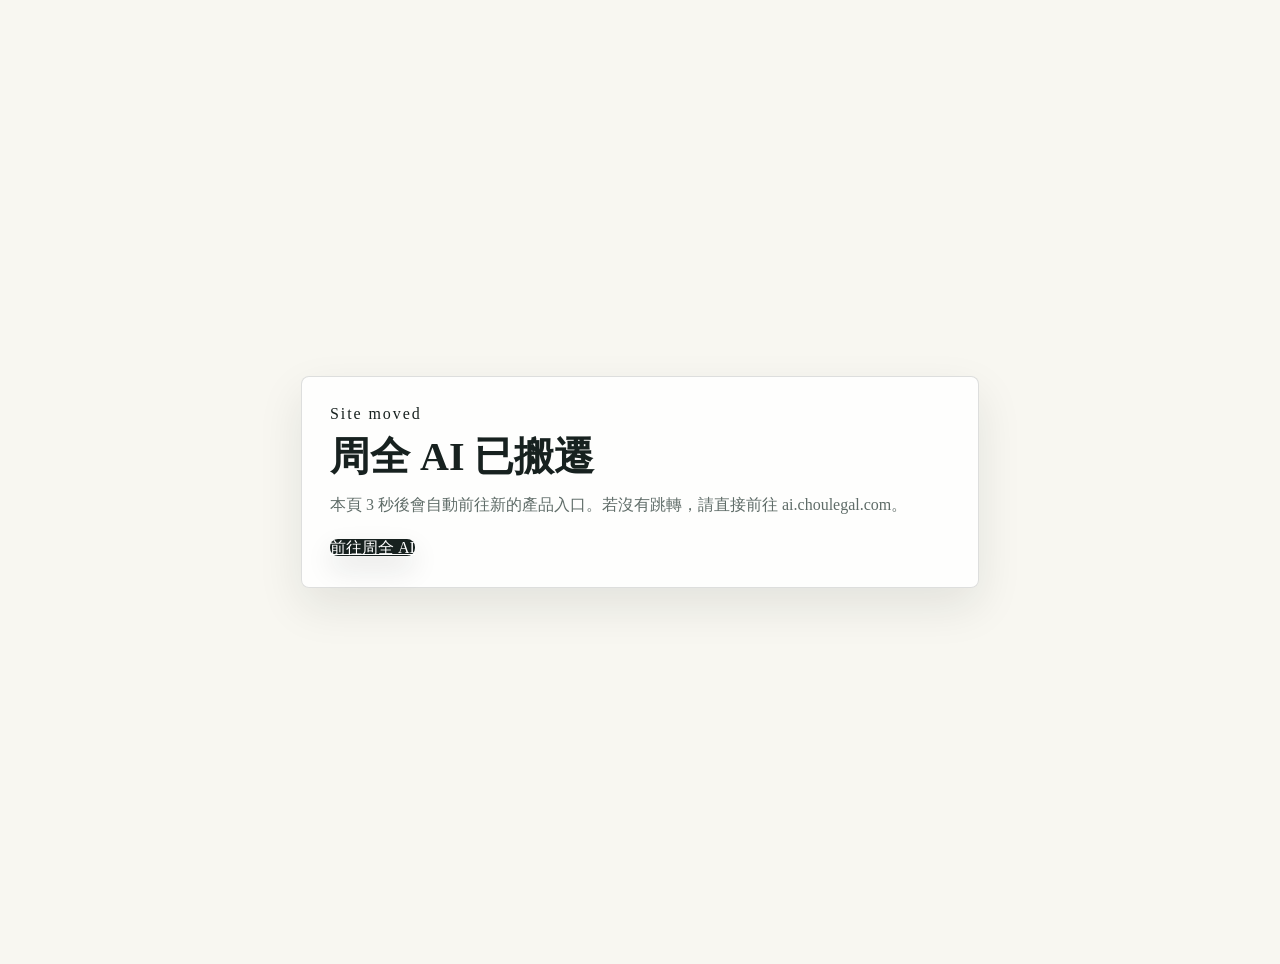
==== commit 7ca37bf1: "Polish public rights product pages" ====
--- a/ai-triage.html
+++ b/ai-triage.html
@@ -1,16 +1,33 @@
 <!DOCTYPE html>
 <html lang="zh-TW">
 <head>
+<script src="js/ga.js" defer></script>
 <meta charset="UTF-8">
+<link rel="icon" type="image/x-icon" href="favicon.ico">
 <meta name="viewport" content="width=device-width, initial-scale=1.0">
 <title>周全 AI 已搬遷｜ChouLegal</title>
 <meta name="robots" content="noindex, nofollow">
 <link rel="canonical" href="https://ai.choulegal.com/">
+<meta property="og:title" content="周全 AI 已搬遷｜ChouLegal">
+<meta property="og:description" content="ChouLegal 權益試算">
+<meta property="og:type" content="website">
+<meta property="og:url" content="https://ai.choulegal.com/">
+<meta property="og:site_name" content="ChouLegal 權益試算">
+<meta property="og:locale" content="zh_TW">
+<meta property="og:image" content="https://people.choulegal.com/og-image-20260716-choutech.png">
+<meta property="og:image:type" content="image/png">
+<meta property="og:image:width" content="1200">
+<meta property="og:image:height" content="630">
+<meta property="og:image:alt" content="ChouTech 周全科技與 ChouLegal 權益試算五大法律方向入口">
+<meta name="twitter:card" content="summary_large_image">
+<meta name="twitter:title" content="周全 AI 已搬遷｜ChouLegal">
+<meta name="twitter:description" content="ChouLegal 權益試算">
+<meta name="twitter:image" content="https://people.choulegal.com/og-image-20260716-choutech.png">
 <meta http-equiv="refresh" content="3; url=https://ai.choulegal.com/">
 <link rel="preconnect" href="https://fonts.googleapis.com">
 <link rel="preconnect" href="https://fonts.gstatic.com" crossorigin>
 <link href="https://fonts.googleapis.com/css2?family=Noto+Serif+TC:wght@500;700&family=Noto+Sans+TC:wght@400;500;700&family=DM+Mono:wght@400;500&display=swap" rel="stylesheet">
-<link rel="stylesheet" href="/css/executive-polish.css">
+<link rel="stylesheet" href="css/executive-polish.css?v=20260719b">
 <style>
   body {
     min-height: 100vh;
--- a/css/executive-polish.css
+++ b/css/executive-polish.css
@@ -13,10 +13,7 @@
 }
 
 body {
-  background:
-    linear-gradient(180deg, rgba(255, 255, 255, 0.72), transparent 380px),
-    linear-gradient(135deg, rgba(23, 107, 99, 0.07), transparent 34%),
-    var(--people-paper);
+  background: var(--people-paper);
   color: var(--people-ink);
   letter-spacing: 0;
 }
@@ -32,8 +29,6 @@
 .site-header {
   border-bottom: 1px solid var(--people-line);
   background: rgba(248, 247, 241, 0.92);
-  -webkit-backdrop-filter: saturate(150%) blur(18px);
-          backdrop-filter: saturate(150%) blur(18px);
   box-shadow: 0 1px 0 rgba(255, 255, 255, 0.75), 0 12px 36px rgba(24, 33, 31, 0.07);
 }
 
@@ -98,13 +93,13 @@
 }
 
 h1 {
-  font-size: 5rem;
+  font-size: 4rem;
   line-height: 1.04;
   letter-spacing: 0;
 }
 
 h2 {
-  font-size: 3rem;
+  font-size: 2.625rem;
   line-height: 1.16;
   letter-spacing: 0;
 }
@@ -224,11 +219,11 @@
 
 @media (max-width: 980px) {
   h1 {
-    font-size: 3.35rem;
+    font-size: 2.75rem;
   }
 
   h2 {
-    font-size: 2.35rem;
+    font-size: 2rem;
   }
 }
 
@@ -260,7 +255,7 @@
   }
 
   h1 {
-    font-size: 2.55rem;
+    font-size: 2.25rem;
     line-height: 1.12;
   }
 
@@ -275,3 +270,46 @@
     padding-right: 20px;
   }
 }
+
+/* ===== ChouTech company UI baseline, People deep pages, 2026-07 ===== */
+h1 {
+  font-size: 52px;
+  line-height: 1.1;
+}
+
+h2 {
+  font-size: 36px;
+  line-height: 1.18;
+}
+
+@media (max-width: 760px) {
+  h1 {
+    font-size: 34px;
+    line-height: 1.16;
+  }
+
+  h2 {
+    font-size: 28px;
+  }
+
+  .nav-links,
+  .site-header nav {
+    display: grid;
+    grid-template-columns: repeat(2, minmax(0, 1fr));
+    overflow: visible;
+    gap: 8px;
+  }
+
+  .nav-links a,
+  .site-header nav a {
+    align-items: center;
+    justify-content: center;
+    min-height: 38px;
+    min-width: 0;
+    border: 1px solid var(--people-line);
+    border-radius: var(--people-radius);
+    background: var(--people-paper);
+    text-align: center;
+    white-space: normal;
+  }
+}
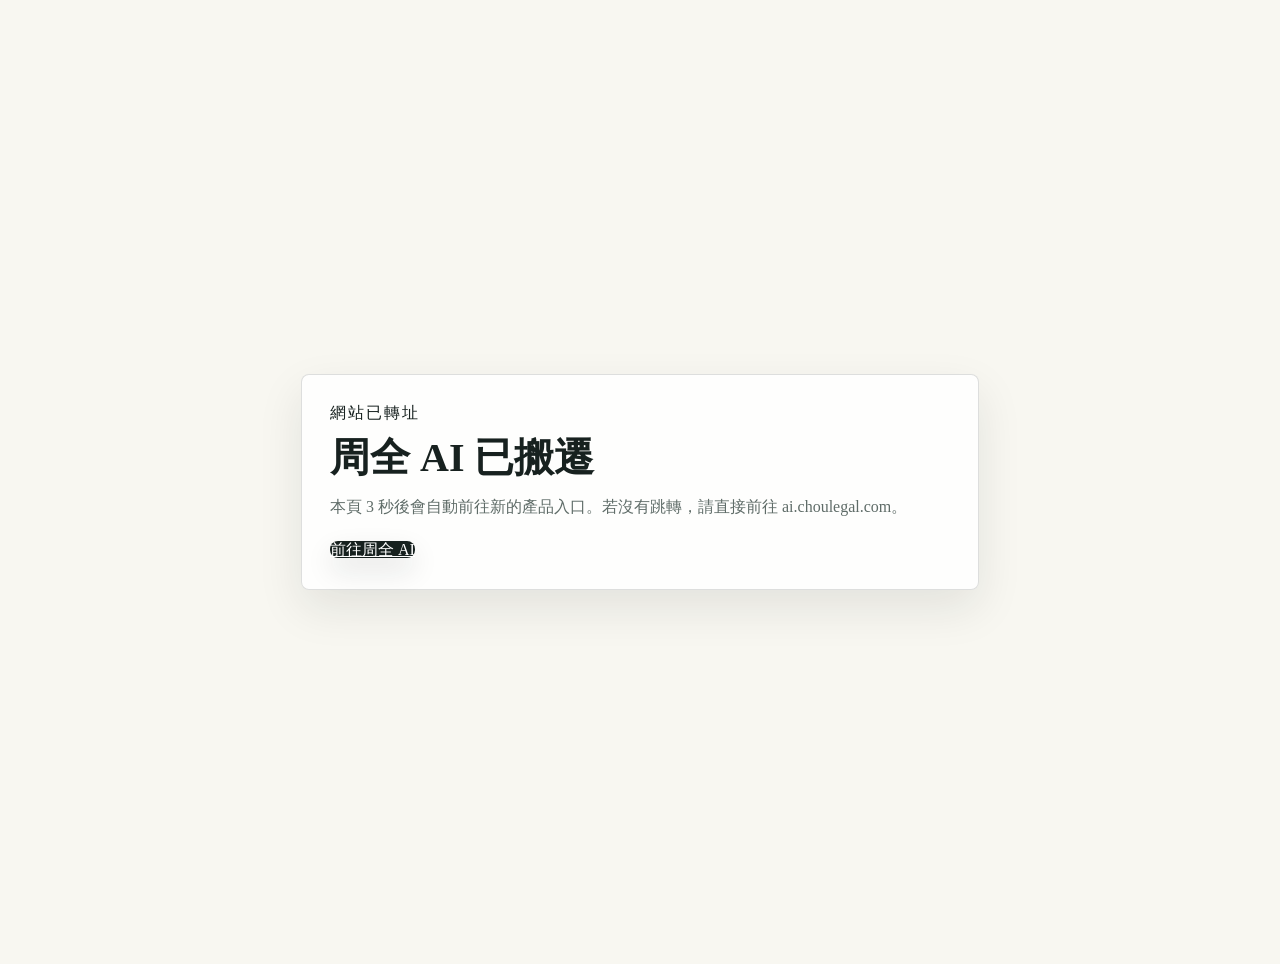
==== commit fa7c3072: "chore: 調整 people.choulegal 介面文案與方向頁語意" ====
--- a/ai-triage.html
+++ b/ai-triage.html
@@ -58,7 +58,7 @@
 </head>
 <body>
 <main class="moved-card">
-  <div class="eyebrow">Site moved</div>
+  <div class="eyebrow">網站已轉址</div>
   <h1>周全 AI 已搬遷</h1>
   <p>本頁 3 秒後會自動前往新的產品入口。若沒有跳轉，請直接前往 ai.choulegal.com。</p>
   <a class="button primary" href="https://ai.choulegal.com/">前往周全 AI</a>
--- a/css/executive-polish.css
+++ b/css/executive-polish.css
@@ -93,15 +93,20 @@
 }
 
 h1 {
-  font-size: 4rem;
-  line-height: 1.04;
+  font-size: clamp(2.1rem, calc(1rem + 2.2vw), 3.25rem);
+  line-height: 1.12;
   letter-spacing: 0;
 }
 
 h2 {
-  font-size: 2.625rem;
-  line-height: 1.16;
-  letter-spacing: 0;
+  font-size: clamp(1.62rem, calc(1.15rem + 1.2vw), 2.5rem);
+  line-height: 1.2;
+  letter-spacing: 0;
+}
+
+h3 {
+  font-size: clamp(1.15rem, calc(0.95rem + 0.7vw), 1.35rem);
+  line-height: 1.28;
 }
 
 .lead,
@@ -219,11 +224,11 @@
 
 @media (max-width: 980px) {
   h1 {
-    font-size: 2.75rem;
+    font-size: clamp(1.95rem, calc(0.9rem + 2.3vw), 2.85rem);
   }
 
   h2 {
-    font-size: 2rem;
+    font-size: clamp(1.48rem, calc(1rem + 1vw), 2.15rem);
   }
 }
 
@@ -255,12 +260,12 @@
   }
 
   h1 {
-    font-size: 2.25rem;
+    font-size: clamp(1.95rem, calc(0.9rem + 2vw), 2.45rem);
     line-height: 1.12;
   }
 
   h2 {
-    font-size: 2rem;
+    font-size: clamp(1.45rem, calc(0.95rem + 1vw), 1.85rem);
   }
 
   .hero,
@@ -270,46 +275,3 @@
     padding-right: 20px;
   }
 }
-
-/* ===== ChouTech company UI baseline, People deep pages, 2026-07 ===== */
-h1 {
-  font-size: 52px;
-  line-height: 1.1;
-}
-
-h2 {
-  font-size: 36px;
-  line-height: 1.18;
-}
-
-@media (max-width: 760px) {
-  h1 {
-    font-size: 34px;
-    line-height: 1.16;
-  }
-
-  h2 {
-    font-size: 28px;
-  }
-
-  .nav-links,
-  .site-header nav {
-    display: grid;
-    grid-template-columns: repeat(2, minmax(0, 1fr));
-    overflow: visible;
-    gap: 8px;
-  }
-
-  .nav-links a,
-  .site-header nav a {
-    align-items: center;
-    justify-content: center;
-    min-height: 38px;
-    min-width: 0;
-    border: 1px solid var(--people-line);
-    border-radius: var(--people-radius);
-    background: var(--people-paper);
-    text-align: center;
-    white-space: normal;
-  }
-}
